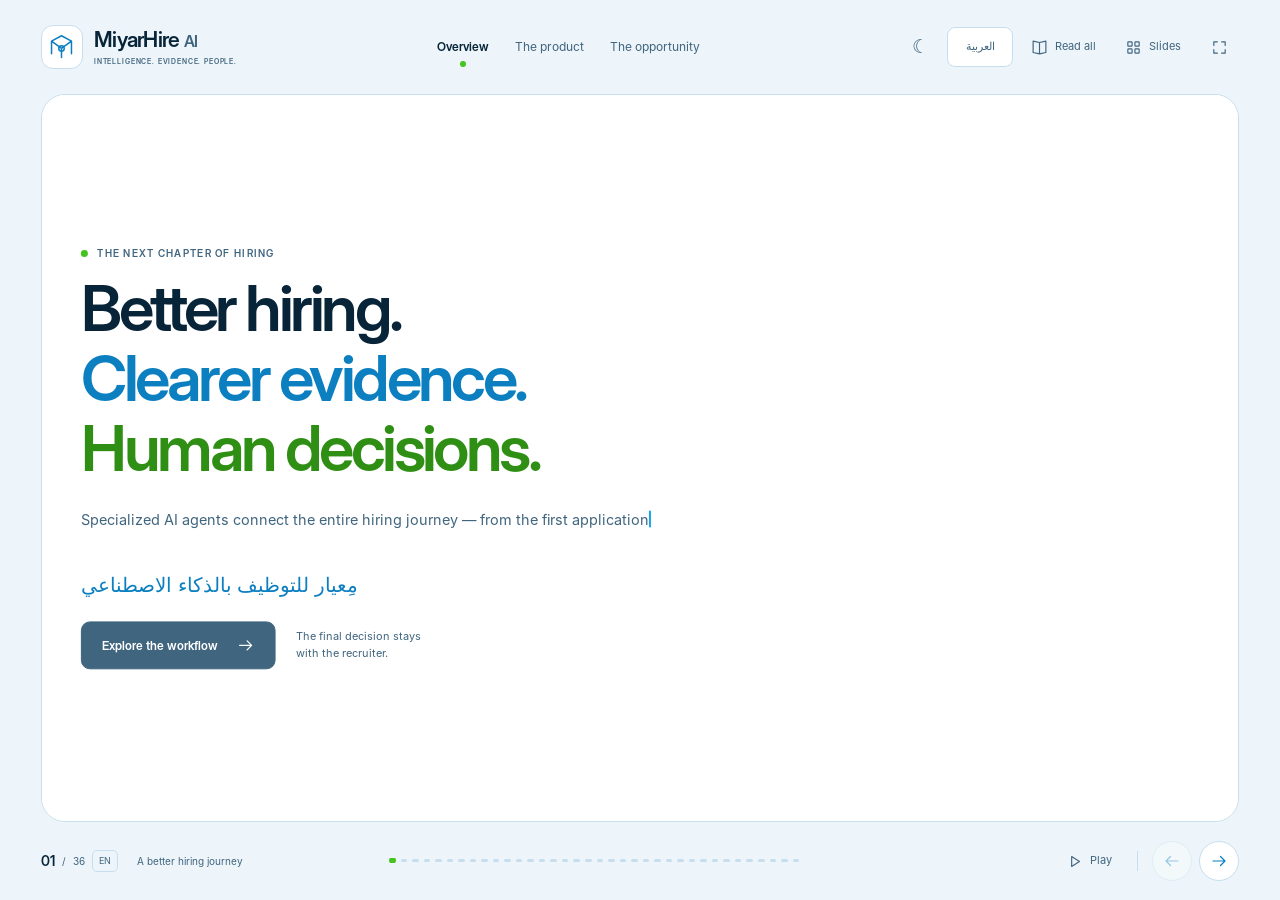
==== index.html @ 4e921abc "Add files via upload" ====
<!doctype html>
<html lang="en">
<head>
  <meta charset="utf-8">
  <meta name="viewport" content="width=device-width, initial-scale=1">
  <meta name="description" content="MiyarHire AI — a bilingual, agentic hiring platform. Project presentation for KEMET-X 2026.">
  <meta name="theme-color" content="#EDF5FA">
  <title>MiyarHire AI · Hiring, with a human decision.</title>
  <link rel="icon" href="assets/img/favicon.svg" type="image/svg+xml">
  <link rel="stylesheet" href="assets/css/styles.css">
  <link rel="stylesheet" href="assets/css/pages.css">
  <link rel="stylesheet" href="assets/css/theme.css">
  <script src="assets/js/translations.js" defer></script>
  <script src="assets/js/script.js" defer>
</script>
</head>
<body>
  <a class="skip-link" href="#stage">Skip to presentation</a>
  <svg class="icon-library" xmlns="http://www.w3.org/2000/svg" aria-hidden="true">
<defs>
<symbol id="i-mark" viewBox="0 0 32 32">
<path d="M5 23V9l11 8L27 9v14M5 9l11-6 11 6M16 17v10"/>
<circle cx="16" cy="17" r="3"/>
</symbol>
<symbol id="i-arrow" viewBox="0 0 24 24">
<path d="M4 12h16m-6-6 6 6-6 6"/>
</symbol>
<symbol id="i-grid" viewBox="0 0 24 24">
<rect x="4" y="4" width="6" height="6" rx="1"/>
<rect x="14" y="4" width="6" height="6" rx="1"/>
<rect x="4" y="14" width="6" height="6" rx="1"/>
<rect x="14" y="14" width="6" height="6" rx="1"/>
</symbol>
<symbol id="i-full" viewBox="0 0 24 24">
<path d="M9 4H4v5m11-5h5v5M4 15v5h5m11-5v5h-5"/>
</symbol>
<symbol id="i-play" viewBox="0 0 24 24">
<path d="m8 5 11 7-11 7Z"/>
</symbol>
<symbol id="i-book" viewBox="0 0 24 24">
<path d="M12 5v16M3 3l9 2 9-2v16l-9 2-9-2Z"/>
</symbol>
<symbol id="i-file" viewBox="0 0 24 24">
<path d="M14 3H5v18h14V8Zm0 0v5h5M8 12h8m-8 4h6"/>
</symbol>
<symbol id="i-target" viewBox="0 0 24 24">
<circle cx="12" cy="12" r="9"/>
<circle cx="12" cy="12" r="5"/>
<circle cx="12" cy="12" r="1"/>
</symbol>
<symbol id="i-check" viewBox="0 0 24 24">
<path d="m5 12 4 4L19 6"/>
</symbol>
<symbol id="i-test" viewBox="0 0 24 24">
<rect x="5" y="4" width="14" height="17" rx="2"/>
<path d="M9 4V2h6v2M8 10l2 2 4-4m-6 9h8"/>
</symbol>
<symbol id="i-filter" viewBox="0 0 24 24">
<path d="M3 4h18l-7 9v7l-4-2v-5Z"/>
</symbol>
<symbol id="i-voice" viewBox="0 0 24 24">
<rect x="9" y="3" width="6" height="12" rx="3"/>
<path d="M5 11v1a7 7 0 0 0 14 0v-1m-7 8v3m-4 0h8"/>
</symbol>
<symbol id="i-muted" viewBox="0 0 24 24">
<path d="M11 5 6 9H3v6h3l5 4Zm5 4 5 6m0-6-5 6"/>
</symbol>
<symbol id="i-sound" viewBox="0 0 24 24">
<path d="M11 5 6 9H3v6h3l5 4Zm4 3a5 5 0 0 1 0 8m3-11a9 9 0 0 1 0 14"/>
</symbol>
<symbol id="i-chart" viewBox="0 0 24 24">
<path d="M4 3v18h17M8 16v-5m5 5V6m5 10v-8"/>
</symbol>
<symbol id="i-shield" viewBox="0 0 24 24">
<path d="m12 3 8 3v6c0 5-8 9-8 9s-8-4-8-9V6Z"/>
<path d="m8 12 3 3 5-6"/>
</symbol>
<symbol id="i-people" viewBox="0 0 24 24">
<circle cx="9" cy="7" r="3"/>
<path d="M3 21v-4a6 6 0 0 1 12 0v4M16 4a3 3 0 0 1 0 6m2 3a5 5 0 0 1 3 5v3"/>
</symbol>
<symbol id="i-clock" viewBox="0 0 24 24">
<circle cx="12" cy="12" r="9"/>
<path d="M12 6v6l4 2"/>
</symbol>
<symbol id="i-link" viewBox="0 0 24 24">
<path d="m10 14 4-4m-5 6-2 2a4 4 0 0 1-6-6l4-4a4 4 0 0 1 6 0m2 0 2-2a4 4 0 0 1 6 6l-4 4a4 4 0 0 1-6 0"/>
</symbol>
<symbol id="i-globe" viewBox="0 0 24 24">
<circle cx="12" cy="12" r="9"/>
<ellipse cx="12" cy="12" rx="4" ry="9"/>
<path d="M3 12h18"/>
</symbol>
<symbol id="i-message" viewBox="0 0 24 24">
<path d="M21 4H3v14h5v4l5-4h8ZM7 9h10M7 13h6"/>
</symbol>
<symbol id="i-mail" viewBox="0 0 24 24">
<rect x="3" y="5" width="18" height="14" rx="2"/>
<path d="m3 6 9 7 9-7"/>
</symbol>
<symbol id="i-close" viewBox="0 0 24 24">
<path d="m6 6 12 12M6 18 18 6"/>
</symbol>
</defs>
</svg>
  <div class="presentation">
    <header class="topbar">
      <a class="brand" href="#intro" data-go="intro" aria-label="MiyarHire AI, opening slide">
<span class="brand-mark">
<svg class="icon" aria-hidden="true">
<use href="#i-mark"/>
</svg>
</span>
<span>MiyarHire<span class="brand-ai">AI</span>
<span class="brand-caption">INTELLIGENCE. EVIDENCE. PEOPLE.</span>
</span>
</a>
      <nav class="chapter-nav js-only" aria-label="Presentation chapters">
<button type="button" data-go="intro" data-chapter="overview" aria-current="true">Overview</button>
<button type="button" data-go="workflow" data-chapter="product">The product</button>
<button type="button" data-go="market" data-chapter="opportunity">The opportunity</button>
</nav>
      <div class="header-tools js-only">
<button class="tool-button icon-only theme-button" id="themeBtn" type="button" aria-label="Switch to dark mode" aria-pressed="false"><span id="themeIcon" aria-hidden="true">☾</span></button>
<button class="tool-button language-button" id="languageBtn" type="button" aria-label="Switch to Arabic" lang="ar" dir="rtl"><span id="languageLabel">العربية</span></button>
<button class="tool-button" id="viewBtn" type="button" aria-label="Switch to reading view">
<svg class="icon" aria-hidden="true">
<use href="#i-book"/>
</svg>
<span class="tool-label" id="viewLabel">Read</span>
</button>
<button class="tool-button" id="agendaBtn" type="button" aria-label="Open slide overview" aria-haspopup="dialog">
<svg class="icon" aria-hidden="true">
<use href="#i-grid"/>
</svg>
<span class="tool-label">Slides</span>
</button>
<button class="tool-button icon-only" id="fullscreenBtn" type="button" aria-label="Enter fullscreen">
<svg class="icon" aria-hidden="true">
<use href="#i-full"/>
</svg>
</button>
</div>
    </header>
    <main class="stage" id="stage" tabindex="-1" aria-label="MiyarHire AI presentation">

<!-- 01 · A better hiring journey -->
<section class="slide hero opening-page" id="intro" data-title="A better hiring journey" data-chapter="overview" aria-labelledby="title-intro">
<div class="slide-canvas"><div class="slide-inner">
<div class="hero-copy">
<p class="eyebrow">
<span class="status-dot">
</span> THE NEXT CHAPTER OF HIRING</p>
<h1 id="title-intro" tabindex="-1">Better hiring.<br>
<span class="text-sky">Clearer evidence.</span>
<br>
<span class="text-green">Human decisions.</span>
</h1>
<p class="hero-description" data-type>Specialized AI agents connect the entire hiring journey — from the first application to an evidence-linked scorecard. In English and Arabic.</p>
<p class="arabic-brand" lang="ar" dir="rtl">مِعيار للتوظيف بالذكاء الاصطناعي</p>
<div class="hero-actions">
<button class="button button-primary js-only" type="button" data-go="workflow">Explore the workflow <svg class="icon" aria-hidden="true">
<use href="#i-arrow"/>
</svg>
</button>
<span class="small-note">The final decision stays<br>with the recruiter.</span>
</div>
</div>
</div></div>
</section>

<!-- 02 · Six core agents. One coordinated workflow. -->
<section class="slide overview-page" id="intro-evidence" data-title="Six core agents. One coordinated workflow." data-chapter="overview" aria-labelledby="title-intro-evidence">
<div class="slide-canvas"><div class="slide-inner">
<div class="section-heading"><p class="eyebrow">
<span class="status-dot">
</span> THE NEXT CHAPTER OF HIRING</p><h2 id="title-intro-evidence" tabindex="-1" data-type>Six core agents. One coordinated workflow.</h2></div><figure class="hero-visual">
<div class="visual-topline">
<span class="micro">CONNECTED BY EVIDENCE</span>
<span class="pill pill-green">EN + AR</span>
</div>
<svg class="hero-art" xmlns="http://www.w3.org/2000/svg" width="760" height="660" viewBox="0 0 760 660" fill="none" role="img" aria-labelledby="hero-art-title hero-art-desc">
  <title id="hero-art-title">MiyarHire: six connected stages of hiring</title>
  <desc id="hero-art-desc">Intake, criteria, assessment, shortlist, interview, and scorecard surround a connected central mark. The orbit illustrates the coordinated hiring workflow, not measured performance.</desc>
  <defs>
    <linearGradient id="orbit-fill" x1="380" y1="112" x2="380" y2="548" gradientUnits="userSpaceOnUse"><stop stop-color="#FFFFFF"/><stop offset="1" stop-color="#EDF5FA"/></lineargradient>
    <linearGradient id="center-fill" x1="322" y1="272" x2="438" y2="388" gradientUnits="userSpaceOnUse"><stop stop-color="#FFFFFF"/><stop offset="1" stop-color="#F3F9FD"/></lineargradient>
    <pattern id="dots" width="24" height="24" patternUnits="userSpaceOnUse"><circle cx="2" cy="2" r="1" fill="#C6DEEE"/></pattern>
    <symbol id="intake" viewBox="0 0 32 32"><path d="M7 6h12l6 6v14H7zM19 6v7h6M11 18h10M11 22h6"/></symbol>
    <symbol id="criteria" viewBox="0 0 32 32"><path d="m5 8 2 2 4-4m3 2h12M5 16l2 2 4-4m3 2h12M5 24l2 2 4-4m3 2h12"/></symbol>
    <symbol id="assess" viewBox="0 0 32 32"><rect x="7" y="6" width="19" height="23" rx="3"/><rect x="12" y="3" width="9" height="6" rx="2" fill="#FFFFFF"/><path d="m11 19 3 3 7-8"/></symbol>
    <symbol id="shortlist" viewBox="0 0 32 32"><circle cx="12" cy="10" r="4"/><path d="M4 26v-3a8 8 0 0 1 16 0v3M22 10h7M22 15h5m-5 8 2 2 5-6"/></symbol>
    <symbol id="interview" viewBox="0 0 32 32"><path d="M27 16c0 6-5 10-11 10h-3l-7 4 1-8a10 10 0 0 1-2-6C5 10 10 6 16 6s11 4 11 10Z"/><path d="M11 14v4m5-7v10m5-7v4"/></symbol>
    <symbol id="scorecard" viewBox="0 0 32 32"><rect x="6" y="4" width="21" height="25" rx="3"/><path d="M11 10h10M11 15h6M11 23v-4m5 4v-6m5 6v-9"/></symbol>
  </defs>
  <circle cx="380" cy="330" r="300" fill="url(#dots)"/>
  <circle cx="380" cy="330" r="248" fill="url(#orbit-fill)" stroke="#DCEBF6"/>
  <circle cx="380" cy="330" r="209" stroke="#C6DEEE" stroke-dasharray="3 10"/>
  <circle cx="380" cy="330" r="168" stroke="#DCEBF6"/>
  <path d="M380 82a248 248 0 0 1 214.77 124" stroke="#12A5EA" stroke-width="3" stroke-linecap="round"/>
  <path d="M594.77 454A248 248 0 0 1 380 578" stroke="#43C41F" stroke-width="3" stroke-linecap="round"/>
  <path d="M165.23 454a248 248 0 0 1 0-248" stroke="#12A5EA" stroke-width="3" stroke-linecap="round"/>
  <g stroke="#C6DEEE" stroke-width="1.5" stroke-dasharray="4 6">
    <path d="M380 132v108M551.47 231l-93.53 54M551.47 429l-93.53-54M380 528V420M208.53 429l93.53-54M208.53 231l93.53 54"/>
  </g>
  <g fill="#FFFFFF" stroke="#DCEBF6">
    <rect x="302" y="37" width="156" height="102" rx="22"/>
    <rect x="518" y="161" width="156" height="102" rx="22"/>
    <rect x="518" y="409" width="156" height="102" rx="22"/>
    <rect x="302" y="533" width="156" height="102" rx="22"/>
    <rect x="86" y="409" width="156" height="102" rx="22"/>
    <rect x="86" y="161" width="156" height="102" rx="22"/>
  </g>
  <g fill="#F3F9FD">
    <circle cx="380" cy="77" r="25"/><circle cx="596" cy="201" r="25"/><circle cx="596" cy="449" r="25"/>
    <circle cx="380" cy="573" r="25"/><circle cx="164" cy="449" r="25"/><circle cx="164" cy="201" r="25"/>
  </g>
  <g stroke="#0B7FC0" stroke-width="1.7" stroke-linecap="round" stroke-linejoin="round">
    <use href="#intake" x="364" y="61" width="32" height="32"/>
    <use href="#criteria" x="580" y="185" width="32" height="32"/>
    <use href="#assess" x="580" y="433" width="32" height="32"/>
    <use href="#shortlist" x="364" y="557" width="32" height="32"/>
    <use href="#interview" x="148" y="433" width="32" height="32"/>
    <use href="#scorecard" x="148" y="185" width="32" height="32"/>
  </g>
  <g fill="#072438" font-family="Arial, Helvetica, sans-serif" font-size="15" font-weight="600" text-anchor="middle">
    <text x="380" y="120">Intake</text><text x="596" y="244">Criteria</text><text x="596" y="492">Assessment</text>
    <text x="380" y="616">Shortlist</text><text x="164" y="492">Interview</text><text x="164" y="244">Scorecard</text>
  </g>
  <g fill="#43C41F" stroke="#FFFFFF" stroke-width="3">
    <circle cx="448" cy="47" r="7"/><circle cx="664" cy="171" r="7"/><circle cx="664" cy="419" r="7"/>
    <circle cx="448" cy="543" r="7"/><circle cx="232" cy="419" r="7"/><circle cx="232" cy="171" r="7"/>
  </g>
  <circle cx="380" cy="330" r="111" fill="#FFFFFF" stroke="#DCEBF6"/>
  <circle cx="380" cy="330" r="92" fill="url(#center-fill)" stroke="#C6DEEE"/>
  <g transform="translate(336.8 274) scale(2.7)" stroke="#0B7FC0" stroke-width="2.4" stroke-linecap="round" stroke-linejoin="round">
    <path d="M5 23V9l11 8L27 9v14M5 9l11-6 11 6M16 17v10"/>
    <circle cx="16" cy="17" r="3"/>
    <circle cx="16" cy="17" r="3" fill="#43C41F" stroke="none"/>
  </g>
  <text x="380" y="370" fill="#072438" font-family="Arial, Helvetica, sans-serif" font-size="20" font-weight="700" letter-spacing="-.5" text-anchor="middle">MiyarHire<tspan dx="4" fill="#2E8F14">AI</tspan></text>
</svg>

<figcaption>
<span class="status-dot">
</span> Six core agents. One coordinated workflow.</figcaption>
</figure><div class="hero-bottom">
<div class="hero-facts">
<span>
<b>UK</b> Founder based in Manchester</span>
<span>
<b>2026</b> Founded</span>
<span>
<b>Prototype</b> Ready · R&amp;D stage</span>
</div>
<div class="event-signature">KEMET-X <b>2026</b>
<span>14–15 DECEMBER · GIZA, EGYPT</span>
</div>
</div>
</div></div>
</section>

<!-- 03 · The hiring challenge -->
<section class="slide challenge-intro-page" id="challenge" data-title="The hiring challenge" data-chapter="overview" aria-labelledby="title-challenge">
<div class="slide-canvas"><div class="slide-inner">
<div class="section-heading">
<div>
<p class="eyebrow">01 / THE CHALLENGE</p>
<h2 id="title-challenge" tabindex="-1">Finding the right person<br>starts with <span class="text-sky">a better process.</span>
</h2>
<p class=lead data-type>High application volumes, mixed formats, and language barriers make manual hiring slow and inconsistent.</p>
</div>
</div><p class="takeaway">
<svg class="icon" aria-hidden="true">
<use href="#i-people"/>
</svg>Designed to reduce repetitive work while preserving professional judgment.</p>
</div></div>
</section>

<!-- 04 · Same resume. Two reading approaches. -->
<section class="slide vision-page" id="challenge-vision" data-title="Same resume. Two reading approaches." data-chapter="overview" aria-labelledby="title-challenge-vision">
<div class="slide-canvas"><div class="slide-inner">
<div class="section-heading"><p class="eyebrow">01 / THE CHALLENGE</p><h2 id="title-challenge-vision" tabindex="-1">Same resume. Two reading approaches.</h2></div><figure class="vision-demo scene-figure" aria-labelledby="title-challenge-vision">
<img class="scene-image" src="assets/img/ats-vlm-comparison.gif" width="960" height="540" decoding="async" alt="Animated comparison: one two-column resume is scanned twice. The text-only ATS parser reports mixed columns, missing context, and manual correction; the vision-language model reports layout plus text, linked experience, and a structured draft.">
<div class="scene-points" data-type>
<p class="point-warn"><b>Text-only ATS parser</b><span>A complex layout can break reading order and separate skills from experience.</span></p>
<p class="point-good"><b>Vision-language model (VLM)</b><span>Visual context can help reconstruct the document for recruiter verification.</span></p>
</div>
<figcaption>Concept animation, not a benchmark. ATS capabilities vary; model extraction still needs validation.</figcaption>
</figure>
</div></div>
</section>

<!-- 05 · Screening, assessments & coordination -->
<section class="slide comparison-page" id="challenge-screening" data-title="Screening, assessments &amp; coordination" data-chapter="overview" aria-labelledby="title-challenge-screening">
<div class="slide-canvas"><div class="slide-inner">
<div class="section-heading"><p class="eyebrow">01 / THE CHALLENGE</p><h2 id="title-challenge-screening" tabindex="-1" data-type>Screening, assessments &amp; coordination</h2></div><div class="comparison-table" role="table" aria-label="Traditional hiring compared with the proposed platform">
<div class="comparison-row table-head" role="row">
<span role="columnheader">THE HIRING STAGE</span>
<span role="columnheader">THE MANUAL CHALLENGE</span>
<span role="columnheader">WITH MIYARHIRE AI</span>
</div><div class="comparison-row" role="row">
<strong role="rowheader">
<svg class="icon" aria-hidden="true">
<use href="#i-file"/>
</svg>Screening</strong>
<span role="cell">Resumes reviewed by hand, in mixed formats and languages.</span>
<span role="cell">Structured applications, assessed against approved criteria.</span>
</div><div class="comparison-row" role="row">
<strong role="rowheader">
<svg class="icon" aria-hidden="true">
<use href="#i-test"/>
</svg>Assessments</strong>
<span role="cell">Generic tests reused across roles or skipped.</span>
<span role="cell">Role-specific tests and consistent scoring rubrics.</span>
</div><div class="comparison-row" role="row">
<strong role="rowheader">
<svg class="icon" aria-hidden="true">
<use href="#i-clock"/>
</svg>Coordination</strong>
<span role="cell">Email chains, time zones, and rescheduling.</span>
<span role="cell">Automated invitations, reminders, and scheduling.</span>
</div>
</div>
</div></div>
</section>

<!-- 06 · Interviews & evaluation -->
<section class="slide comparison-page" id="challenge-decisions" data-title="Interviews &amp; evaluation" data-chapter="overview" aria-labelledby="title-challenge-decisions">
<div class="slide-canvas"><div class="slide-inner">
<div class="section-heading"><p class="eyebrow">01 / THE CHALLENGE</p><h2 id="title-challenge-decisions" tabindex="-1" data-type>Interviews &amp; evaluation</h2></div><div class="comparison-table" role="table" aria-label="Traditional hiring compared with the proposed platform">
<div class="comparison-row table-head" role="row">
<span role="columnheader">THE HIRING STAGE</span>
<span role="columnheader">THE MANUAL CHALLENGE</span>
<span role="columnheader">WITH MIYARHIRE AI</span>
</div><div class="comparison-row" role="row">
<strong role="rowheader">
<svg class="icon" aria-hidden="true">
<use href="#i-voice"/>
</svg>Interviews</strong>
<span role="cell">Varying questions and notes written from memory.</span>
<span role="cell">Structured English or Arabic interviews with transcripts.</span>
</div><div class="comparison-row" role="row">
<strong role="rowheader">
<svg class="icon" aria-hidden="true">
<use href="#i-chart"/>
</svg>Evaluation</strong>
<span role="cell">Fragmented impressions and incomplete decision records.</span>
<span role="cell">Comparable scorecards linked to job-relevant evidence.</span>
</div>
</div>
</div></div>
</section>

<!-- 07 · The complete workflow -->
<section class="slide workflow-page" id="workflow" data-title="The complete workflow" data-chapter="product" aria-labelledby="title-workflow">
<div class="slide-canvas"><div class="slide-inner">
<div class="section-heading heading-split">
<div>
<p class="eyebrow">02 / PLATFORM DESIGN</p>
<h2 id="title-workflow" tabindex="-1" data-type>One connected journey.<br>
<span class="text-green">Human oversight throughout.</span>
</h2>
</div>
<p class="heading-aside">Eight steps from a job description<br>to a recorded hiring decision.</p>
</div><ol class="workflow-grid" >
<li class="">
<span class="step-number">01</span>
<svg class="icon" aria-hidden="true">
<use href="#i-file"/>
</svg>
<h3>Connect</h3>
<p>Upload the job description and candidate applications.</p>
</li><li class="">
<span class="step-number">02</span>
<svg class="icon" aria-hidden="true">
<use href="#i-target"/>
</svg>
<h3>Standardize</h3>
<p>Structure candidate data and propose job-specific criteria.</p>
</li><li class="human-step">
<span class="step-number">03 · HUMAN REVIEW</span>
<svg class="icon" aria-hidden="true">
<use href="#i-people"/>
</svg>
<h3>Approve criteria</h3>
<p>Recruiter reviews weights, requirements, and knockout rules.</p>
</li><li class="">
<span class="step-number">04</span>
<svg class="icon" aria-hidden="true">
<use href="#i-test"/>
</svg>
<h3>Assess</h3>
<p>Candidates complete a relevant assessment when required.</p>
</li>
</ol>
</div></div>
</section>

<!-- 08 · From shortlist to decision -->
<section class="slide workflow-page" id="workflow-decision" data-title="From shortlist to decision" data-chapter="product" aria-labelledby="title-workflow-decision">
<div class="slide-canvas"><div class="slide-inner">
<div class="section-heading"><p class="eyebrow">02 / PLATFORM DESIGN</p><h2 id="title-workflow-decision" tabindex="-1" data-type>From shortlist to decision</h2></div><ol class="workflow-grid" start="5">
<li class="">
<span class="step-number">05</span>
<svg class="icon" aria-hidden="true">
<use href="#i-filter"/>
</svg>
<h3>Recommend</h3>
<p>Present an evidence-backed shortlist for human review.</p>
</li><li class="">
<span class="step-number">06</span>
<svg class="icon" aria-hidden="true">
<use href="#i-voice"/>
</svg>
<h3>Interview</h3>
<p>Selected candidates interview in English or Arabic.</p>
</li><li class="">
<span class="step-number">07</span>
<svg class="icon" aria-hidden="true">
<use href="#i-chart"/>
</svg>
<h3>Compare</h3>
<p>Bring the evidence into a comparative recruiter scorecard.</p>
</li><li class="human-step">
<span class="step-number">08 · HUMAN REVIEW</span>
<svg class="icon" aria-hidden="true">
<use href="#i-check"/>
</svg>
<h3>Decide</h3>
<p>The recruiter makes and records the final hiring decision.</p>
</li>
</ol><div class="support-strip">
<span class="micro">SUPPORT AT EVERY STAGE</span>
<span>Scheduling</span>
<span>Communication</span>
<span>Bias &amp; compliance</span>
<span>Integrations</span>
</div>
</div></div>
</section>

<!-- 09 · Meet the ten agents -->
<section class="slide team-page" id="agents" data-title="Meet the ten agents" data-chapter="product" aria-labelledby="title-agents">
<div class="slide-canvas"><div class="slide-inner">
<div class="section-heading">
<div>
<p class="eyebrow">03 / THE AGENT ARCHITECTURE</p>
<h2 id="title-agents" tabindex="-1">Specialists at every step.<br>
<span class="text-sky">A shared evidence record.</span>
</h2>
</div>
</div><figure class="architecture-chart team-hub scene-figure" aria-labelledby="title-agents">
<img class="scene-image" src="assets/img/agent-teamwork.gif" width="960" height="540" decoding="async" alt="Animated diagram: six numbered agents — intake, role criteria, assessments, screening, interviews, and evaluation — light up in turn and hand structured outputs to a shared evidence record, with four supporting agents for scheduling, communication, bias and compliance, and integration beneath them.">
<div class="scene-points" data-type>
<p class="point-good"><b>Shared evidence</b><span>Six specialists exchange structured outputs. Four supporting agents coordinate the work.</span></p>
<p class="point-human"><b>Recruiter approves &amp; decides</b><span>Every handoff stays traceable for the people making the decision.</span></p>
</div>
<figcaption>Animated handoffs illustrate the platform design.</figcaption>
</figure>
</div></div>
</section>

<!-- 10 · Intake, criteria & assessments -->
<section class="slide agent-detail-page" id="agents-prepare" data-title="Intake, criteria &amp; assessments" data-chapter="product" aria-labelledby="title-agents-prepare">
<div class="slide-canvas"><div class="slide-inner">
<div class="section-heading"><p class="eyebrow">03 / THE AGENT ARCHITECTURE</p><h2 id="title-agents-prepare" tabindex="-1" data-type>Intake, criteria &amp; assessments</h2></div><div class="agent-grid team-agents" >
<article class="agent-card">
<span class="micro">01 / INTAKE</span>
<h3>Candidate Intake &amp; Standardization</h3>
<p>Parse English and Arabic resumes; structure records and flag missing data or duplicates.</p>
</article><article class="agent-card">
<span class="micro">02 / CRITERIA</span>
<h3>JD &amp; Resume Criteria</h3>
<p>Define must-have, preferred, and knockout criteria, with weights for recruiter approval.</p>
</article><article class="agent-card">
<span class="micro">03 / ASSESSMENT</span>
<h3>Test &amp; Assessment Designer</h3>
<p>Create role-specific questions, difficulty levels, and consistent scoring rubrics.</p>
</article>
</div>
</div></div>
</section>

<!-- 11 · Screening, interviews & evaluation -->
<section class="slide agent-detail-page" id="agents-evaluate" data-title="Screening, interviews &amp; evaluation" data-chapter="product" aria-labelledby="title-agents-evaluate">
<div class="slide-canvas"><div class="slide-inner">
<div class="section-heading"><p class="eyebrow">03 / THE AGENT ARCHITECTURE</p><h2 id="title-agents-evaluate" tabindex="-1" data-type>Screening, interviews &amp; evaluation</h2></div><div class="agent-grid team-agents" >
<article class="agent-card">
<span class="micro">04 / SCREENING</span>
<h3>Screening &amp; Shortlisting</h3>
<p>Evaluate role fit and recommend a shortlist with clear reasons for human review.</p>
</article><article class="agent-card">
<span class="micro">05 / INTERVIEW</span>
<h3>Multilingual Interview</h3>
<p>Conduct structured bilingual interviews and retain responses, transcripts, and evidence.</p>
</article><article class="agent-card">
<span class="micro">06 / EVALUATION</span>
<h3>Final Evaluation &amp; Scoring</h3>
<p>Combine screening, tests, and interviews into comparative candidate scorecards.</p>
</article>
</div>
</div></div>
</section>

<!-- 12 · Support at every stage -->
<section class="slide support-page" id="agents-support" data-title="Support at every stage" data-chapter="product" aria-labelledby="title-agents-support">
<div class="slide-canvas"><div class="slide-inner">
<div class="section-heading"><p class="eyebrow">03 / THE AGENT ARCHITECTURE</p><h2 id="title-agents-support" tabindex="-1" data-type>Support at every stage</h2></div><div class="support-agents">
<span>
<b>07 Scheduling</b>Time zones &amp; reminders</span>
<span>
<b>08 Communication</b>Updates &amp; next steps</span>
<span>
<b>09 Bias &amp; Compliance</b>Consistency &amp; audit records</span>
<span>
<b>10 Integration</b>ATS, HRIS &amp; connected tools</span>
</div>
</div></div>
</section>

<!-- 13 · Assess for the actual role -->
<section class="slide assessment-copy-page" id="assessments" data-title="Assess for the actual role" data-chapter="product" aria-labelledby="title-assessments">
<div class="slide-canvas"><div class="slide-inner">
<div class="section-heading">
<div>
<p class="eyebrow">04 / ASSESSMENT DESIGN</p>
<h2 id="title-assessments" tabindex="-1">Start with the role.<br>
<span class="text-sky">Build the right assessment.</span>
</h2>
</div>
</div><div class="editorial-copy">
<p class="lead" data-type>The job description shapes the questions, difficulty, and scoring framework — with recruiter approval before use.</p>
<div class="feature-line">
<span class="icon-tile">
<svg class="icon" aria-hidden="true">
<use href="#i-target"/>
</svg>
</span>
<div>
<h3>Job-specific by design</h3>
<p>Technical, behavioral, language, and situational assessments matched to the position.</p>
</div>
</div>
<div class="feature-line">
<span class="icon-tile green">
<svg class="icon" aria-hidden="true">
<use href="#i-shield"/>
</svg>
</span>
<div>
<h3>Integrity with human review</h3>
<p>The described workflow includes proportionate integrity checks, with anomalies flagged for a person to review.</p>
</div>
</div>
<div class="feature-line">
<span class="icon-tile">
<svg class="icon" aria-hidden="true">
<use href="#i-people"/>
</svg>
</span>
<div>
<h3>Accessible participation</h3>
<p>Alternative formats and accommodations support candidates who need a different way to participate.</p>
</div>
</div>
</div>
</div></div>
</section>

<!-- 14 · From requirements to evidence -->
<section class="slide assessment-flow-page" id="assessment-framework" data-title="From requirements to evidence" data-chapter="product" aria-labelledby="title-assessment-framework">
<div class="slide-canvas"><div class="slide-inner">
<div class="section-heading"><p class="eyebrow">04 / ASSESSMENT DESIGN</p><h2 id="title-assessment-framework" tabindex="-1" data-type>From requirements to evidence</h2></div><figure class="assessment-diagram panel">
<div class="diagram-label micro">FROM REQUIREMENTS TO EVIDENCE</div>
<div class="document-block">
<svg class="icon" aria-hidden="true">
<use href="#i-file"/>
</svg>
<div>
<h3>Job description</h3>
<p>Role · skills · experience level</p>
</div>
</div>
<div class="connector-arrow" aria-hidden="true">↓</div>
<div class="criteria-box">
<p class="micro">EVALUATION FRAMEWORK</p>
<div class="tag-row">
<span>Must-have</span>
<span>Preferred</span>
<span>Knockout</span>
</div>
<div class="approval-line">
<svg class="icon" aria-hidden="true">
<use href="#i-check"/>
</svg>Recruiter-approved criteria &amp; weights</div>
</div>
<div class="connector-arrow" aria-hidden="true">↓</div>
<div class="assessment-output">
<svg class="icon" aria-hidden="true">
<use href="#i-test"/>
</svg>
<h3>Role-specific assessment</h3>
<p>Questions + consistent scoring rubric</p>
<span class="pill">English + Arabic</span>
</div>
<figcaption>Assessment design flow</figcaption>
</figure>
</div></div>
</section>

<!-- 15 · Bilingual by design -->
<section class="slide interview-demo-page" id="interviews" data-title="Bilingual by design" data-chapter="product" aria-labelledby="title-interviews">
<div class="slide-canvas"><div class="slide-inner">
<div class="section-heading heading-split">
<div>
<p class="eyebrow">05 / THE CANDIDATE EXPERIENCE</p>
<h2 id="title-interviews" tabindex="-1" data-type>Two languages.<br>
<span class="text-green">One consistent framework.</span>
</h2>
</div>
<div class="language-lockup" aria-label="English and Arabic">
<span>EN</span>
<svg class="icon" aria-hidden="true">
<use href="#i-link"/>
</svg>
<span lang="ar" dir="rtl">ع</span>
</div>
</div><div class="interview-panel panel">
<div class="interview-top">
<div>
<span class="micro">STRUCTURED BILINGUAL INTERVIEWS</span>
<h3>Listen to the evidence.</h3>
</div>
<span class="pill">Text · Voice · Video*</span>
</div>
<img class="wave-image" src="assets/img/interview-wave.gif" decoding="async" alt="Decorative waveform representing English and Arabic voice interviews; it does not display candidate data." width="640" height="140">
<div class="interview-bottom">
<span>
<svg class="icon" aria-hidden="true">
<use href="#i-voice"/>
</svg>Responses → transcripts → job-relevant evidence</span>
</div>
</div><p class="footnote">*Text, voice, and video are described in the platform design; video support is also a Phase 4 roadmap item. No emotion or personality inference from faces, accents, or voices.</p>
</div></div>
</section>

<!-- 16 · A consistent candidate experience -->
<section class="slide interview-copy-page" id="interview-evidence" data-title="A consistent candidate experience" data-chapter="product" aria-labelledby="title-interview-evidence">
<div class="slide-canvas"><div class="slide-inner">
<div class="section-heading"><p class="eyebrow">05 / THE CANDIDATE EXPERIENCE</p><h2 id="title-interview-evidence" tabindex="-1" data-type>A consistent candidate experience</h2></div><div class="three-column">
<article class="plain-feature">
<span class="feature-index">01</span>
<h3>A localized journey</h3>
<p>English and Arabic support, including right-to-left candidate interfaces.</p>
</article>
<article class="plain-feature">
<span class="feature-index">02</span>
<h3>Consistent evaluation</h3>
<p>Role-specific questions and approved rubrics, with language quality evaluated separately.</p>
</article>
<article class="plain-feature">
<span class="feature-index">03</span>
<h3>Job-relevant signals</h3>
<p>Answer clarity, evidence depth, cross-source consistency, and language proficiency.</p>
</article>
</div>
</div></div>
</section>

<!-- 17 · Every score has a source -->
<section class="slide evidence-page" id="evidence" data-title="Every score has a source" data-chapter="product" aria-labelledby="title-evidence">
<div class="slide-canvas"><div class="slide-inner">
<div class="section-heading">
<div>
<p class="eyebrow">06 / EXPLAINABLE EVALUATION</p>
<h2 id="title-evidence" tabindex="-1">Every recommendation<br>
<span class="text-sky">has an evidence trail.</span>
</h2>
<p class=lead data-type>One approved framework connects resume, assessment, and interview evidence.</p>
</div>
</div><div class="evidence-inputs">
<div class="evidence-source">
<span class="icon-tile">
<svg class="icon" aria-hidden="true">
<use href="#i-file"/>
</svg>
</span>
<div>
<h3>Application</h3>
<p>Skills, experience, education, and languages.</p>
</div>
</div>
<div class="evidence-source">
<span class="icon-tile">
<svg class="icon" aria-hidden="true">
<use href="#i-test"/>
</svg>
</span>
<div>
<h3>Assessment</h3>
<p>Role-specific responses and rubric-based results.</p>
</div>
</div>
<div class="evidence-source">
<span class="icon-tile green">
<svg class="icon" aria-hidden="true">
<use href="#i-voice"/>
</svg>
</span>
<div>
<h3>Interview</h3>
<p>Answers, transcript segments, and demonstrated performance.</p>
</div>
</div>
</div><div class="takeaway">
<svg class="icon" aria-hidden="true">
<use href="#i-link"/>
</svg>Each score traces back to the answer or transcript segment that produced it.</div>
</div></div>
</section>

<!-- 18 · Comparative scorecard -->
<section class="slide scorecard-page" id="evidence-scorecard" data-title="Comparative scorecard" data-chapter="product" aria-labelledby="title-evidence-scorecard">
<div class="slide-canvas"><div class="slide-inner">
<div class="section-heading"><p class="eyebrow">06 / EXPLAINABLE EVALUATION</p><h2 id="title-evidence-scorecard" tabindex="-1" data-type>Comparative scorecard</h2></div><div class="scorecard panel">
<div class="scorecard-heading">
<span class="icon-tile">
<svg class="icon" aria-hidden="true">
<use href="#i-chart"/>
</svg>
</span>
<div>
<span class="micro">DESIGNED OUTPUT</span>
<h3>Comparative scorecard</h3>
</div>
</div>
<div class="scorecard-row">
<b>Role match</b>
<span>Approved job criteria</span>
</div>
<div class="scorecard-row">
<b>Strengths &amp; concerns</b>
<span>Supporting evidence</span>
</div>
<div class="scorecard-row">
<b>Recommendations</b>
<span>Traceable reasoning</span>
</div>
<div class="scorecard-row">
<b>Decision record</b>
<span>Human review &amp; audit trail</span>
</div>
<div class="scorecard-decision">
<svg class="icon" aria-hidden="true">
<use href="#i-people"/>
</svg>
<span>Final decision: <b>the recruiter</b>
</span>
</div>
</div>
</div></div>
</section>

<!-- 19 · Trust and human oversight -->
<section class="slide trust-page" id="trust" data-title="Trust and human oversight" data-chapter="product" aria-labelledby="title-trust">
<div class="slide-canvas"><div class="slide-inner">
<div class="section-heading heading-split">
<div>
<p class="eyebrow">07 / RESPONSIBLE AI DESIGN</p>
<h2 id="title-trust" tabindex="-1" data-type>Automate the work.<br>
<span class="text-green">Keep the accountability.</span>
</h2>
</div>
<span class="trust-emblem">
<svg class="icon" aria-hidden="true">
<use href="#i-shield"/>
</svg>
</span>
</div><div class="trust-grid" >
<article class="trust-card">
<span class="feature-index">01</span>
<h3>Human approval</h3>
<p>Recruiters approve criteria, questions, weights, and knockout rules. People review shortlisting, rejection, and final selection.</p>
</article><article class="trust-card">
<span class="feature-index">02</span>
<h3>Explainable evidence</h3>
<p>Scores point to job-relevant evidence. Versioned criteria, agent outputs, and human approvals support an audit trail.</p>
</article>
</div><div class="trust-boundary">
<svg class="icon" aria-hidden="true">
<use href="#i-shield"/>
</svg>
<p>
<strong>Job-related performance only.</strong> No emotion, personality, or character inference from faces, accents, or voices.</p>
</div>
</div></div>
</section>

<!-- 20 · Candidate data, fairness & access -->
<section class="slide trust-page" id="trust-access" data-title="Candidate data, fairness &amp; access" data-chapter="product" aria-labelledby="title-trust-access">
<div class="slide-canvas"><div class="slide-inner">
<div class="section-heading"><p class="eyebrow">07 / RESPONSIBLE AI DESIGN</p><h2 id="title-trust-access" tabindex="-1" data-type>Candidate data, fairness &amp; access</h2></div><div class="trust-grid" >
<article class="trust-card">
<span class="feature-index">03</span>
<h3>Candidate data controls</h3>
<p>Consent, data minimization, encryption, role-based access, and retention limits are part of the proposed safeguards.</p>
</article><article class="trust-card">
<span class="feature-index">04</span>
<h3>Fairness &amp; access</h3>
<p>Review language quality and scoring consistency. Offer accessible alternatives, clarification, and human review.</p>
</article>
</div><p class="footnote">These are design safeguards. Legal, HR, and data-protection specialists should confirm the final workflow before production deployment.</p>
</div></div>
</section>

<!-- 21 · Who we are building for -->
<section class="slide customer-page" id="market" data-title="Who we are building for" data-chapter="opportunity" aria-labelledby="title-market">
<div class="slide-canvas"><div class="slide-inner">
<div class="section-heading">
<div>
<p class="eyebrow">08 / THE CUSTOMER</p>
<h2 id="title-market" tabindex="-1" data-type>Built for hiring at volume.<br>
<span class="text-sky">Across languages and markets.</span>
</h2>
</div>
</div><div class="market-cards">
<article class="market-card">
<span class="icon-tile">
<svg class="icon" aria-hidden="true">
<use href="#i-people"/>
</svg>
</span>
<h3>Medium &amp; large employers</h3>
<p>Teams processing high application volumes and repeatable hiring needs.</p>
</article>
<article class="market-card">
<span class="icon-tile green">
<svg class="icon" aria-hidden="true">
<use href="#i-grid"/>
</svg>
</span>
<h3>Recruitment agencies</h3>
<p>Recruiters managing several roles, clients, and candidate pools.</p>
</article>
<article class="market-card">
<span class="icon-tile">
<svg class="icon" aria-hidden="true">
<use href="#i-globe"/>
</svg>
</span>
<h3>English–Arabic employers</h3>
<p>Organizations hiring across English- and Arabic-speaking markets.</p>
</article>
</div>
</div></div>
</section>

<!-- 22 · The buying team & target sectors -->
<section class="slide buyer-page" id="market-buyers" data-title="The buying team &amp; target sectors" data-chapter="opportunity" aria-labelledby="title-market-buyers">
<div class="slide-canvas"><div class="slide-inner">
<div class="section-heading"><p class="eyebrow">08 / THE CUSTOMER</p><h2 id="title-market-buyers" tabindex="-1" data-type>The buying team &amp; target sectors</h2></div><aside class="buyer-panel panel">
<span class="micro">THE BUYING TEAM</span>
<h3>People responsible<br>for better hiring.</h3>
<ul class="clean-list">
<li>Head of Talent</li>
<li>Recruitment Director</li>
<li>HR Director</li>
<li>Recruitment-agency owner</li>
</ul>
<div class="buyer-note">
<svg class="icon" aria-hidden="true">
<use href="#i-globe"/>
</svg>
<p>MENA and international employers.<br>
<b>Initial launch geography to be confirmed.</b>
</p>
</div>
</aside><div class="sector-strip">
<span class="micro">TARGET SECTORS</span>
<div class="tag-row">
<span>Customer service</span>
<span>Hospitality</span>
<span>Healthcare</span>
<span>Technology</span>
<span>Graduate recruitment</span>
</div>
</div>
</div></div>
</section>

<!-- 23 · The business model -->
<section class="slide pricing-page" id="model" data-title="The business model" data-chapter="opportunity" aria-labelledby="title-model">
<div class="slide-canvas"><div class="slide-inner">
<div class="section-heading">
<div>
<p class="eyebrow">09 / BUSINESS MODEL</p>
<h2 id="title-model" tabindex="-1">Four revenue paths.<br>
<span class="text-green">One hiring platform.</span>
</h2>
<p class=lead data-type>A proposed model aligned with recruiter seats, hiring volume, and enterprise needs.</p>
</div>
</div><div class="pricing-grid" >
<article class="pricing-card">
<span class="micro">01 / RECURRING</span>
<svg class="icon" aria-hidden="true">
<use href="#i-grid"/>
</svg>
<h3>Subscription</h3>
<p>Monthly or annual software plans.</p>
<div class="pricing-basis">Recruiter seats<br>Hiring volume<br>Enabled features</div>
</article><article class="pricing-card">
<span class="micro">02 / ACTIVITY</span>
<svg class="icon" aria-hidden="true">
<use href="#i-chart"/>
</svg>
<h3>Usage fees</h3>
<p>Pricing tied to completed hiring activities.</p>
<div class="pricing-basis">Per assessment<br>Per AI-led interview</div>
</article>
</div>
</div></div>
</section>

<!-- 24 · Enterprise & agency plans -->
<section class="slide pricing-page" id="model-partners" data-title="Enterprise &amp; agency plans" data-chapter="opportunity" aria-labelledby="title-model-partners">
<div class="slide-canvas"><div class="slide-inner">
<div class="section-heading"><p class="eyebrow">09 / BUSINESS MODEL</p><h2 id="title-model-partners" tabindex="-1" data-type>Enterprise &amp; agency plans</h2></div><div class="pricing-grid" >
<article class="pricing-card">
<span class="micro">03 / ENTERPRISE</span>
<svg class="icon" aria-hidden="true">
<use href="#i-link"/>
</svg>
<h3>Enterprise</h3>
<p>Deployment and support for larger organizations.</p>
<div class="pricing-basis">Integrations &amp; localization<br>Security controls<br>Onboarding &amp; support</div>
</article><article class="pricing-card">
<span class="micro">04 / PARTNERS</span>
<svg class="icon" aria-hidden="true">
<use href="#i-people"/>
</svg>
<h3>Agency plans</h3>
<p>Workspaces for recruitment providers.</p>
<div class="pricing-basis">Multiple clients<br>Multiple roles<br>Shared hiring workflows</div>
</article>
</div>
</div></div>
</section>

<!-- 25 · Revenue & pricing status -->
<section class="slide revenue-page" id="model-revenue" data-title="Revenue &amp; pricing status" data-chapter="opportunity" aria-labelledby="title-model-revenue">
<div class="slide-canvas"><div class="slide-inner">
<div class="section-heading"><p class="eyebrow">09 / BUSINESS MODEL</p><h2 id="title-model-revenue" tabindex="-1" data-type>Revenue &amp; pricing status</h2></div><div class="revenue-strip">
<div>
<b>$0</b>
<span>Monthly recurring revenue</span>
</div>
<div>
<b>$0</b>
<span>Revenue in the last 12 months</span>
</div>
<p>Currently pre-revenue and in R&amp;D.<br>Pricing and packaging remain to be confirmed.</p>
</div>
</div></div>
</section>

<!-- 26 · Prototype and team -->
<section class="slide prototype-page" id="progress" data-title="Prototype and team" data-chapter="opportunity" aria-labelledby="title-progress">
<div class="slide-canvas"><div class="slide-inner">
<div class="section-heading heading-split">
<div>
<p class="eyebrow">10 / WHERE WE ARE</p>
<h2 id="title-progress" tabindex="-1" data-type>A working prototype.<br>
<span class="text-sky">Built with in-house expertise.</span>
</h2>
</div>
<span class="pill pill-green">RESEARCH &amp; DEVELOPMENT</span>
</div><div class="prototype-panel panel">
<span class="micro">PROTOTYPE SCOPE</span>
<h3>The core experience is ready.</h3>
<ul class="check-list">
<li>
<svg class="icon" aria-hidden="true">
<use href="#i-check"/>
</svg>Resume screening</li>
<li>
<svg class="icon" aria-hidden="true">
<use href="#i-check"/>
</svg>Job-specific assessment generation</li>
<li>
<svg class="icon" aria-hidden="true">
<use href="#i-check"/>
</svg>Structured bilingual interviews</li>
<li>
<svg class="icon" aria-hidden="true">
<use href="#i-check"/>
</svg>Combined candidate scorecards</li>
</ul>
<p class="footnote">The prototype is not yet publicly or commercially available.</p>
</div>
</div></div>
</section>

<!-- 27 · Stage one: video & audio analysis -->
<section class="slide video-demo-page" id="progress-demo" data-title="Stage one: video &amp; audio analysis" data-chapter="opportunity" aria-labelledby="title-progress-demo">
<div class="slide-canvas"><div class="slide-inner">
<div class="section-heading heading-split">
<div>
<p class="eyebrow">
<span class="status-dot"></span> 10 / WHERE WE ARE</p>
<h2 id="title-progress-demo" tabindex="-1" data-type>Stage one is built.<br>
<span class="text-green">Video and audio, second by second.</span>
</h2>
</div>
<span class="pill pill-green">STAGE 1 · DELIVERED</span>
</div><figure class="video-demo scene-figure" aria-labelledby="title-progress-demo">
<div class="video-column">
<div class="video-frame" data-video="YL4P2FAa_4A" data-video-seconds="150" data-video-title="Emotion Detection From Video">
<a class="video-poster" href="https://www.youtube.com/watch?v=YL4P2FAa_4A" target="_blank" rel="noopener" aria-label="Play the stage one demonstration, 2 minutes 30 seconds">
<img src="assets/img/video-emotion-poster.jpg" width="1280" height="720" loading="lazy" decoding="async" alt="The stage one review interface: a recorded speaker with facial landmark points, a per-second affect timeline, and a review panel showing the observed change, severity, and model confidence.">
<span class="video-play">
<svg class="icon" aria-hidden="true">
<use href="#i-play"/>
</svg>
</span>
</a>
<span class="video-length">2:30</span>
<p class="video-note">This deck is open as a local file, so the demonstration opens on YouTube in a new tab. Serve this folder over http to play it inside the slide.</p>
</div>
<button class="video-sound" type="button" aria-pressed="false" aria-label="Demonstration sound">
<svg class="icon icon-muted" aria-hidden="true">
<use href="#i-muted"/>
</svg>
<svg class="icon icon-sound" aria-hidden="true">
<use href="#i-sound"/>
</svg>
<span class="sound-off">Sound off</span>
<span class="sound-on">Sound on</span>
</button>
</div>
<div class="scene-points">
<p class="point-good"><b>Three signals, one timeline</b><span>Voice audio, 68 facial landmark samples, and speech text compared in embedding space.</span></p>
<p class="point-good"><b>A label and a confidence</b><span>Every second of the recording carries its own reading, so review moments can be found and replayed.</span></p>
<p class="point-human"><b>A person records the observation</b><span>The build presents estimated signals for review. It never writes the conclusion itself.</span></p>
</div>
<figcaption>Research build shown on the public eNTERFACE research dataset, not candidate data. It demonstrates the multimodal pipeline delivered in stage one.</figcaption>
</figure><p class="footnote">Stage one delivers the video, audio, and speech-text analysis engine. Candidate evaluation stays job-related: MiyarHire does not infer emotion, personality, or character from faces, accents, or voices. The demonstration plays from YouTube and needs an internet connection.</p>
</div></div>
</section>

<!-- 28 · Built with in-house expertise. -->
<section class="slide founder-page" id="progress-team" data-title="Built with in-house expertise." data-chapter="opportunity" aria-labelledby="title-progress-team">
<div class="slide-canvas"><div class="slide-inner">
<div class="section-heading"><p class="eyebrow">10 / WHERE WE ARE</p><h2 id="title-progress-team" tabindex="-1" data-type>Built with in-house expertise.</h2></div><div class="founder-panel">
<span class="micro">FOUNDER &amp; CEO</span>
<h3>Muhammad<br>Hassan Mukhtar</h3>
<p class="founder-role">Applied AI &amp; LLM Engineer · Manchester, UK</p>
<p>MSc Artificial Intelligence with Distinction, University of Salford. Experience building agentic AI, RAG systems, multilingual interview tools, and production applications.</p>
<div class="affiliation">
<svg class="icon" aria-hidden="true">
<use href="#i-link"/>
</svg>Startup affiliated with the University of Salford, Manchester.</div>
</div>
</div></div>
</section>

<!-- 29 · Team & ownership -->
<section class="slide metrics-page" id="progress-metrics" data-title="Team &amp; ownership" data-chapter="opportunity" aria-labelledby="title-progress-metrics">
<div class="slide-canvas"><div class="slide-inner">
<div class="section-heading"><p class="eyebrow">10 / WHERE WE ARE</p><h2 id="title-progress-metrics" tabindex="-1" data-type>Team &amp; ownership</h2></div><div class="status-metrics">
<div>
<b>3</b>
<span>Founders</span>
</div>
<div>
<b>3</b>
<span>Full-time team members</span>
</div>
<div>
<b>100%</b>
<span>Technology owned by the team</span>
</div>
<div>
<b>&lt;3 <small>months</small>
</b>
<span>Runway in the application draft</span>
</div>
</div>
</div></div>
</section>

<!-- 30 · The path to enterprise pilots -->
<section class="slide roadmap-page" id="roadmap" data-title="The path to enterprise pilots" data-chapter="opportunity" aria-labelledby="title-roadmap">
<div class="slide-canvas"><div class="slide-inner">
<div class="section-heading heading-split">
<div>
<p class="eyebrow">11 / THE DEVELOPMENT ROADMAP</p>
<h2 id="title-roadmap" tabindex="-1" data-type>From the core workflow<br>
<span class="text-green">to enterprise pilots.</span>
</h2>
</div>
<p class="heading-aside">Five planned phases.<br>Target dates to be confirmed.</p>
</div><ol class="roadmap" >
<li>
<span class="roadmap-node">01</span>
<span class="micro">FOUNDATION</span>
<h3>Intake &amp; criteria</h3>
<p>English/Arabic resume parsing, job criteria, and recruiter dashboard.</p>
</li><li>
<span class="roadmap-node">02</span>
<span class="micro">EVALUATION</span>
<h3>Assess &amp; shortlist</h3>
<p>Assessment creation, explainable screening, and human-approved shortlisting.</p>
</li><li>
<span class="roadmap-node">03</span>
<span class="micro">CONVERSATION</span>
<h3>Bilingual interviews</h3>
<p>Text and voice, transcripts, scheduling, and communication.</p>
</li>
</ol>
</div></div>
</section>

<!-- 31 · Connections & enterprise pilots -->
<section class="slide roadmap-page" id="roadmap-pilots" data-title="Connections &amp; enterprise pilots" data-chapter="opportunity" aria-labelledby="title-roadmap-pilots">
<div class="slide-canvas"><div class="slide-inner">
<div class="section-heading"><p class="eyebrow">11 / THE DEVELOPMENT ROADMAP</p><h2 id="title-roadmap-pilots" tabindex="-1" data-type>Connections &amp; enterprise pilots</h2></div><ol class="roadmap" start="4">
<li>
<span class="roadmap-node">04</span>
<span class="micro">CONNECTION</span>
<h3>Video &amp; integrations</h3>
<p>Video support, comparative scorecards, ATS integrations, and analytics.</p>
</li><li>
<span class="roadmap-node">05</span>
<span class="micro">VALIDATION</span>
<h3>Enterprise pilots</h3>
<p>Independent fairness and security evaluation, pilots, and more languages.</p>
</li>
</ol><p class="footnote">Roadmap phases describe the development plan, not verified completion status. Pilot baselines and targets are still to be confirmed.</p>
</div></div>
</section>

<!-- 32 · How success will be measured -->
<section class="slide measurement-page" id="roadmap-measures" data-title="How success will be measured" data-chapter="opportunity" aria-labelledby="title-roadmap-measures">
<div class="slide-canvas"><div class="slide-inner">
<div class="section-heading"><p class="eyebrow">11 / THE DEVELOPMENT ROADMAP</p><h2 id="title-roadmap-measures" tabindex="-1" data-type>How success will be measured</h2></div><div class="measurement-panel">
<div>
<span class="micro">HOW SUCCESS WILL BE MEASURED</span>
<h3>Measure the process.<br>Validate the experience.</h3>
</div>
<div class="measurement-items">
<span>
<svg class="icon" aria-hidden="true">
<use href="#i-clock"/>
</svg>Recruiter screening time</span>
<span>
<svg class="icon" aria-hidden="true">
<use href="#i-filter"/>
</svg>Time to approved shortlist</span>
<span>
<svg class="icon" aria-hidden="true">
<use href="#i-people"/>
</svg>Agreement with expert reviews</span>
<span>
<svg class="icon" aria-hidden="true">
<use href="#i-message"/>
</svg>Candidate experience &amp; accessibility</span>
</div>
</div>
</div></div>
</section>

<!-- 33 · The KEMET-X opportunity -->
<section class="slide event-date-page" id="event" data-title="The KEMET-X opportunity" data-chapter="opportunity" aria-labelledby="title-event">
<div class="slide-canvas"><div class="slide-inner">
<div class="event-copy">
<p class="eyebrow">12 / KEMET-X 2026</p>
<h2 id="title-event" tabindex="-1">A global stage.<br>
<span class="text-sky">An Egyptian landmark.</span>
</h2>
<p class="lead" data-type>Kemet-X, powered by Career 180, brings founders, investors, innovators, and ecosystem leaders to the Pyramids of Giza.</p>
<div class="event-date">
<b>14–15</b>
<div>DECEMBER 2026<span>Pyramids of Giza · Egypt</span>
</div>
</div>
<div class="deadline-note">
<span class="status-dot">
</span>
<div>
<b>Application deadline: 18 September 2026</b>
<span>Extended by two weeks in the organizer’s email.</span>
</div>
</div>
</div>
</div></div>
</section>

<!-- 34 · A global stage at Giza -->
<section class="slide event-opportunity-page" id="event-opportunity" data-title="A global stage at Giza" data-chapter="opportunity" aria-labelledby="title-event-opportunity">
<div class="slide-canvas"><div class="slide-inner">
<div class="section-heading"><p class="eyebrow">12 / KEMET-X 2026</p><h2 id="title-event-opportunity" tabindex="-1" data-type>A global stage at Giza</h2></div><figure class="giza-panel">
<div class="giza-label">
<span>KEMET-X</span>
<b>2026</b>
</div>
<img src="assets/img/giza.svg" alt="Sky blue and parrot green line illustration of the Pyramids of Giza." width="650" height="300">
<figcaption>PYRAMIDS OF GIZA, EGYPT</figcaption>
</figure><div class="event-metrics">
<div>
<b>150<span>+</span>
</b>
<p>International investors</p>
</div>
<div>
<b>50<span>+</span>
</b>
<p>Countries represented</p>
</div>
<div>
<b>$10,000</b>
<p>Grant opportunity</p>
</div>
</div><p class="footnote">Event figures are from the organizer’s email. Selected startups may pitch internationally and have a chance to win the grant; selection and funding are not guaranteed.</p>
</div></div>
</section>

<!-- 35 · Build the next chapter with us -->
<section class="slide ask-page" id="contact" data-title="Build the next chapter with us" data-chapter="opportunity" aria-labelledby="title-contact">
<div class="slide-canvas"><div class="slide-inner">
<div class="section-heading">
<div>
<p class="eyebrow">13 / LET’S BUILD WHAT COMES NEXT</p>
<h2 id="title-contact" tabindex="-1" data-type>Better hiring is a<br>
<span class="text-green">shared ambition.</span>
</h2>
</div>
</div><div class="ask-list">
<div>
<span>01</span>
<p>
<b>Pilot customers</b>Employers hiring at scale in English and Arabic.</p>
</div>
<div>
<span>02</span>
<p>
<b>HR &amp; recruitment expertise</b>Partners to validate workflows and evaluation rubrics.</p>
</div>
<div>
<span>03</span>
<p>
<b>Technology partners</b>ATS, calendar, communications, and assessment integrations.</p>
</div>
<div>
<span>04</span>
<p>
<b>Investment or grant support</b>Product development, evaluation, compliance readiness, and market entry. Amount to be confirmed.</p>
</div>
</div>
</div></div>
</section>

<!-- 36 · Start a conversation -->
<section class="slide contact-page" id="contact-details" data-title="Start a conversation" data-chapter="opportunity" aria-labelledby="title-contact-details">
<div class="slide-canvas"><div class="slide-inner">
<div class="section-heading"><p class="eyebrow">13 / LET’S BUILD WHAT COMES NEXT</p><h2 id="title-contact-details" tabindex="-1" data-type>Start a conversation</h2></div><aside class="contact-panel panel">
<span class="brand-mark">
<svg class="icon" aria-hidden="true">
<use href="#i-mark"/>
</svg>
</span>
<span class="micro">START A CONVERSATION</span>
<h3>Muhammad<br>Hassan Mukhtar</h3>
<p>Founder &amp; CEO · Manchester, UK</p>
<a href="mailto:mhmrajpoot101@gmail.com" class="contact-link">
<svg class="icon" aria-hidden="true">
<use href="#i-mail"/>
</svg>mhmrajpoot101@gmail.com<svg class="icon" aria-hidden="true">
<use href="#i-arrow"/>
</svg>
</a>
<a href="tel:+447350536488" class="phone-link">+44 7350 536488</a>
<span class="contact-status">
<span class="status-dot">
</span>Prototype ready · R&amp;D · Pre-revenue</span>
</aside><div class="closing-line">
<span>MiyarHire AI</span>
<p>The evidence is connected. <b>The decision stays human.</b>
</p>
<span lang="ar" dir="rtl">مِعيار</span>
</div>
</div></div>
</section>
    </main>
    <footer class="deck-footer js-only">
<div class="slide-meta">
<b id="currentSlide">01</b>
<span class="meta-divider">/</span>
<span id="totalSlides">36</span>
<span id="languagePhase" class="language-phase" aria-label="Current slide language">EN</span>
<span id="sectionName">A better hiring journey</span>
</div>
<nav id="progressTrack" class="progress-track" aria-label="Go to a slide">
</nav>
<div class="playback-controls">
<button id="playBtn" class="tool-button" type="button" aria-pressed="false" aria-label="Start autoplay">
<svg class="icon" aria-hidden="true">
<use href="#i-play"/>
</svg>
<span id="playLabel">Play</span>
</button>
<span class="control-divider">
</span>
<button id="prevBtn" class="nav-arrow previous" type="button" aria-label="Previous slide">
<svg class="icon" aria-hidden="true">
<use href="#i-arrow"/>
</svg>
</button>
<button id="nextBtn" class="nav-arrow" type="button" aria-label="Next slide">
<svg class="icon" aria-hidden="true">
<use href="#i-arrow"/>
</svg>
</button>
</div>
</footer>
  </div>
  <dialog id="agendaDialog" aria-labelledby="agendaTitle">
<div class="dialog-header">
<div>
<p class="eyebrow">THE PRESENTATION</p>
<h2 id="agendaTitle">Explore the story.</h2>
</div>
<button id="closeAgenda" class="tool-button icon-only" type="button" aria-label="Close slide overview">
<svg class="icon" aria-hidden="true">
<use href="#i-close"/>
</svg>
</button>
</div>
<ol id="agendaList" class="agenda-list" aria-label="Slide overview">
</ol>
<p class="dialog-hint">← → Navigate <span>Space · Play / pause</span>
<span>F · Fullscreen</span>
</p>
</dialog>
  <p class="visually-hidden" id="slideStatus" role="status" aria-live="polite" aria-atomic="true">
</p>
  <noscript>
<p class="noscript-note">All slides are shown in reading order. Enable JavaScript for presentation controls.</p>
</noscript>
</body>
</html>
---- assets/css/styles.css ----
/* MiyarHire AI. All colors below are retained from the original light palette. */
@font-face {
  font-family: Inter;
  src: url('../fonts/Inter-Regular.otf') format('opentype');
  font-style: normal;
  font-weight: 400;
  font-display: swap;
}
@font-face {
  font-family: 'Inter Display';
  src: url('../fonts/InterDisplay-SemiBold.otf') format('opentype');
  font-style: normal;
  font-weight: 600 800;
  font-display: swap;
}
:root {
  color-scheme: light;
  --bg: #EDF5FA;
  --bg-2: #DCEBF6;
  --surface: #FFFFFF;
  --surface-2: #F3F9FD;
  --ink: #072438;
  --ink-2: #40657F;
  --ink-3: #7595AC;
  --line: #C6DEEE;
  --line-soft: #DDECF6;
  --sky: #0B7FC0;
  --sky-vivid: #12A5EA;
  --sky-wash: rgba(18,165,234,.10);
  --parrot: #2E8F14;
  --parrot-vivid: #43C41F;
  --parrot-wash: rgba(67,196,31,.12);
  --body: Inter, 'Segoe UI', Arial, sans-serif;
  --display: 'Inter Display', Inter, 'Segoe UI', Arial, sans-serif;
  --page-pad: clamp(20px, 3.2vw, 56px);
  --slide-pad: clamp(26px, 3.6vw, 64px);
  --gap: clamp(16px, 2vw, 30px);
}
* { box-sizing: border-box; }
html { scroll-behavior: smooth; }
body { margin: 0; background: var(--bg); color: var(--ink); font: 400 15px/1.6 var(--body); -webkit-font-smoothing: antialiased; }
button, a { -webkit-tap-highlight-color: transparent; }
button { font: inherit; cursor: pointer; }
button, input { color: inherit; }
a { color: inherit; }
button:disabled { cursor: default; opacity: .38; }
button:focus-visible, a:focus-visible { outline: 3px solid var(--sky); outline-offset: 5px; }
h1, h2, h3, p, figure { margin: 0; }
h1, h2, h3, b, strong { font-family: var(--display); font-weight: 600; }
h1, h2 { letter-spacing: -.055em; line-height: 1.09; text-wrap: balance; }
h1 { font-size: clamp(44px, 4.65vw, 80px); }
h2 { font-size: clamp(33px, 3.3vw, 58px); }
h3 { font-size: clamp(17px, 1.35vw, 23px); letter-spacing: -.025em; line-height: 1.25; }
h1:focus, h2:focus, #stage:focus { outline: none; }
p { color: var(--ink-2); }
img { max-width: 100%; height: auto; display: block; }
[hidden] { display: none !important; }
.icon-library { position: absolute; width: 0; height: 0; overflow: hidden; }
.icon { display: inline-block; width: 24px; height: 24px; fill: none; stroke: currentColor; stroke-width: 1.65; stroke-linecap: round; stroke-linejoin: round; flex: 0 0 auto; vertical-align: middle; }
.text-sky { color: var(--sky); }
.text-green { color: var(--parrot); }
.eyebrow, .micro { color: var(--ink-2); font-family: var(--display); font-size: 10px; line-height: 1.5; letter-spacing: .13em; font-weight: 600; }
.eyebrow { margin-bottom: 18px; font-size: 11px; color: var(--sky); display: flex; align-items: center; gap: 9px; }
.status-dot { width: 7px; height: 7px; display: inline-block; border-radius: 50%; background: var(--parrot-vivid); flex: 0 0 auto; }
.lead { font-size: clamp(15px, 1.18vw, 19px); line-height: 1.7; max-width: 790px; margin-top: 18px; }
.footnote { font-size: 11px; line-height: 1.6; margin-top: 4px; color: var(--ink-2); }
.small-note { font-size: 11px; color: var(--ink-2); line-height: 1.6; }
.pill { display: inline-flex; align-items: center; justify-content: center; padding: 6px 12px; border: 1px solid var(--line); border-radius: 30px; font: 600 10px/1.5 var(--display); letter-spacing: .04em; color: var(--sky); white-space: nowrap; background: var(--surface); }
.pill-green { color: var(--parrot); border-color: var(--parrot-wash); background: var(--parrot-wash); }
.panel { border: 1px solid var(--line-soft); border-radius: 20px; background: var(--surface-2); }
.tag-row { display: flex; flex-wrap: wrap; gap: 8px; }
.tag-row span { padding: 6px 12px; border: 1px solid var(--line); border-radius: 7px; font-size: 11px; color: var(--ink-2); background: var(--surface); }
.icon-tile { display: inline-flex; width: 44px; height: 44px; align-items: center; justify-content: center; color: var(--sky); background: var(--sky-wash); border-radius: 13px; flex: 0 0 auto; }
.icon-tile.green { color: var(--parrot); background: var(--parrot-wash); }
.js-only { display: none !important; }
.js .js-only { display: flex !important; }
.visually-hidden { position: absolute; width: 1px; height: 1px; padding: 0; margin: -1px; overflow: hidden; clip-path: inset(50%); white-space: nowrap; border: 0; }
.skip-link { position: fixed; top: 10px; left: 10px; padding: 12px; background: var(--surface); z-index: 50; transform: translateY(-160%); }
.skip-link:focus { transform: none; }

/* The frame keeps navigation outside the scrollable slide. */
.presentation { max-width: 1920px; margin: 0 auto; padding: 0 var(--page-pad); }
.topbar { display: flex; align-items: center; justify-content: space-between; gap: 24px; min-height: 94px; }
.brand { text-decoration: none; display: inline-flex; align-items: center; gap: 11px; font: 600 21px/1 var(--display); letter-spacing: -.7px; }
.brand-mark { width: 42px; height: 44px; display: inline-flex; justify-content: center; align-items: center; color: var(--sky); border: 1px solid var(--line); background: var(--surface); border-radius: 12px; }
.brand-mark .icon { width: 29px; height: 29px; }
.brand-ai { color: var(--parrot); font-size: .75em; margin-left: 4px; }
.brand-caption { display: block; font-size: 7px; letter-spacing: .12em; color: var(--ink-2); margin-top: 8px; }
.chapter-nav { gap: 26px; height: 40px; align-items: center; }
.chapter-nav button { position: relative; border: 0; padding: 10px 0; color: var(--ink-2); background: transparent; font-size: 12px; }
.chapter-nav button[aria-current] { color: var(--ink); font-family: var(--display); }
.chapter-nav button[aria-current]::after { content: ''; position: absolute; bottom: 0; left: calc(50% - 3px); width: 6px; height: 6px; border-radius: 50%; background: var(--parrot-vivid); }
.header-tools, .playback-controls { display: flex; gap: 7px; align-items: center; }
.tool-button { border: 1px solid transparent; background: transparent; display: inline-flex; align-items: center; justify-content: center; gap: 7px; min-height: 40px; padding: 0 10px; border-radius: 8px; font-size: 11px; color: var(--ink-2); }
.tool-button .icon { width: 17px; height: 17px; }
.tool-button:hover:not(:disabled) { background: var(--surface); border-color: var(--line); color: var(--sky); }
.icon-only { width: 40px; padding: 0; }
.button { display: inline-flex; align-items: center; justify-content: center; gap: 19px; min-height: 48px; padding: 0 20px; border: 1px solid var(--sky); border-radius: 9px; font-size: 12px; font-family: var(--display); text-decoration: none; transition: transform .18s, box-shadow .18s; }
.button .icon { width: 18px; height: 18px; }
.button-primary { background: var(--ink-2); border-color: var(--ink-2); color: var(--surface); }
.button:hover { transform: translateY(-2px); box-shadow: 0 8px 24px var(--sky-wash); }
.stage { border-radius: 24px; }
.slide { position: relative; background: var(--surface); border: 1px solid var(--line); border-radius: 24px; margin-bottom: 26px; overflow: clip; }
.slide-inner { padding: var(--slide-pad); display: flex; flex-direction: column; gap: var(--gap); }
.section-heading { flex: 0 0 auto; }
.heading-split { display: flex; align-items: flex-end; justify-content: space-between; gap: 24px; }
.heading-aside { font-size: 12px; text-align: right; padding-bottom: 7px; max-width: 230px; flex-shrink: 0; }
.presentation-mode { overflow: hidden; }
.presentation-mode .presentation { height: 100vh; height: 100dvh; display: grid; grid-template-rows: 94px minmax(0, 1fr) 78px; }
.presentation-mode .stage { min-height: 0; overflow: auto; overscroll-behavior: contain; scrollbar-width: thin; scrollbar-color: var(--line) var(--surface); border: 1px solid var(--line); background: var(--surface); }
.presentation-mode .slide { min-height: 100%; margin: 0; border: 0; border-radius: 0; }
.presentation-mode .slide-inner { min-height: calc(100dvh - 174px); justify-content: center; }
.presentation-mode .slide.is-active .slide-inner { animation: reveal-slide .4s ease both; }
@keyframes reveal-slide { from { opacity: 0; transform: translateY(9px); } to { opacity: 1; transform: none; } }

/* Opening slide: editorial headline and a purpose-built orchestration graphic. */
.hero .slide-inner { gap: 28px; }
.hero-layout { display: grid; grid-template-columns: 1.15fr 1fr; align-items: center; gap: 30px; }
.hero-copy { padding: 14px 0; }
.hero .eyebrow { font-size: 10px; margin-bottom: 25px; }
.hero-description { font-size: clamp(14px, 1.13vw, 18px); line-height: 1.75; max-width: 475px; margin-top: 24px; }
.arabic-brand { font-size: 20px; color: var(--sky); margin-top: 13px; text-align: left; font-family: 'Segoe UI', Tahoma, Arial, sans-serif; }
.hero-actions { display: flex; align-items: center; gap: 20px; margin-top: 29px; }
.hero-visual { position: relative; border-radius: 23px; padding: 21px 20px 18px; background: var(--surface-2); border: 1px solid var(--line-soft); }
.visual-topline { display: flex; justify-content: space-between; align-items: center; gap: 10px; }
.visual-topline .micro { font-size: 9px; }
.hero-visual img { width: 100%; margin: -10px 0 -23px; }
.hero-visual figcaption { display: flex; justify-content: center; align-items: center; gap: 9px; font-size: 10px; color: var(--ink-2); }
.hero-bottom { padding-top: 22px; border-top: 1px solid var(--line-soft); display: flex; align-items: center; justify-content: space-between; gap: 20px; }
.hero-facts { display: flex; gap: clamp(22px, 3vw, 48px); }
.hero-facts span { font-size: 10px; color: var(--ink-2); display: flex; flex-direction: column; }
.hero-facts b { display: block; font-size: 18px; color: var(--ink); margin-bottom: 3px; line-height: 1.3; }
.event-signature { font-family: var(--display); font-size: 19px; text-align: right; letter-spacing: -.03em; }
.event-signature b { color: var(--sky); }
.event-signature span { display: block; font-size: 8px; color: var(--ink-2); margin-top: 4px; letter-spacing: .13em; }

/* Before/after comparison and the eight-step process diagram. */
.comparison-table { border: 1px solid var(--line-soft); border-radius: 15px; overflow: hidden; }
.comparison-row { display: grid; grid-template-columns: 1fr 1.65fr 1.8fr; align-items: stretch; border-top: 1px solid var(--line-soft); font-size: 12px; line-height: 1.55; }
.comparison-row > * { display: flex; align-items: center; gap: 13px; padding: 15px 23px; }
.comparison-row > :nth-child(2) { color: var(--ink-2); }
.comparison-row > :last-child { background: var(--surface-2); color: var(--sky); }
.comparison-row .icon { width: 19px; height: 19px; color: var(--sky); }
.table-head { border: 0; font-family: var(--display); font-size: 9px; letter-spacing: .08em; }
.table-head > :last-child { background: var(--sky-wash); }
.takeaway { padding: 15px 20px; border-left: 3px solid var(--parrot-vivid); background: var(--parrot-wash); border-radius: 0 10px 10px 0; display: flex; align-items: center; gap: 12px; font-size: 12px; color: var(--ink); }
.takeaway .icon { width: 20px; height: 20px; color: var(--parrot); }
.workflow-grid { display: grid; grid-template-columns: repeat(4, 1fr); gap: 14px; padding: 0; margin: 0; list-style: none; }
.workflow-grid li { border: 1px solid var(--line-soft); border-radius: 13px; padding: 20px; position: relative; background: var(--surface-2); }
.step-number { display: block; font: 600 9px/1.5 var(--display); letter-spacing: .1em; color: var(--ink-2); margin-bottom: 14px; }
.workflow-grid .icon { position: absolute; right: 18px; top: 18px; width: 21px; height: 21px; color: var(--sky); }
.workflow-grid h3 { font-size: 18px; margin-bottom: 7px; }
.workflow-grid p { font-size: 12px; line-height: 1.6; }
.workflow-grid .human-step { background: var(--parrot-wash); border-color: var(--parrot-wash); }
.human-step .step-number, .workflow-grid .human-step .icon { color: var(--parrot); }
.workflow-grid .human-step .icon { width: 16px; height: 16px; top: 46px; }
.support-strip { display: flex; align-items: center; justify-content: space-between; flex-wrap: wrap; padding: 17px 0; border-top: 1px solid var(--line-soft); gap: 12px; color: var(--ink-2); font-size: 11px; }

/* Agent inventory and shared evidence architecture. */
.architecture-layout { display: grid; grid-template-columns: .7fr 2fr; gap: var(--gap); }
.architecture-chart { padding: 0; display: flex; flex-direction: column; justify-content: center; }
.architecture-chart > svg { width: 100%; max-height: 210px; margin: 0 auto; }
.donut-track, .donut-core, .donut-support { fill: none; stroke-width: 16px; }
.donut-track { stroke: var(--line-soft); }
.donut-core { stroke: var(--sky-vivid); stroke-dasharray: 60 40; transform: rotate(-90deg); transform-origin: center; }
.donut-support { stroke: var(--parrot-vivid); stroke-dasharray: 40 60; stroke-dashoffset: -60; transform: rotate(-90deg); transform-origin: center; }
.donut-number { fill: var(--ink); font: 600 56px var(--display); letter-spacing: -.06em; }
.donut-label { fill: var(--ink-2); font: 8px var(--body); letter-spacing: .7px; }
.architecture-chart figcaption { display: flex; gap: 9px; justify-content: center; flex-wrap: wrap; font-size: 10px; color: var(--ink-2); }
.architecture-chart figcaption span { display: flex; gap: 5px; align-items: center; }
.architecture-chart p { font-size: 10px; text-align: center; margin-top: 14px; }
.legend-swatch { display: inline-block; width: 6px; height: 6px; background: var(--sky-vivid); border-radius: 2px; }
.legend-swatch.green { background: var(--parrot-vivid); }
.agent-grid { display: grid; grid-template-columns: repeat(3, 1fr); gap: 18px 22px; }
.agent-card { border-top: 1px solid var(--line); padding-top: 13px; }
.agent-card .micro { font-size: 9px; color: var(--sky); }
.agent-card h3 { font-size: 16px; margin: 8px 0; }
.agent-card p { font-size: 11px; line-height: 1.65; }
.support-agents { display: grid; grid-template-columns: repeat(4, 1fr); gap: 20px; border-top: 1px solid var(--line-soft); padding-top: 17px; }
.support-agents span { font-size: 10px; color: var(--ink-2); }
.support-agents b { display: block; font-size: 12px; color: var(--parrot); margin-bottom: 3px; }

/* Assessment and evidence diagrams use semantic HTML and inline SVG. */
.two-column { display: grid; grid-template-columns: 1fr 1fr; gap: 7%; align-items: center; }
.editorial-copy .lead { margin: 0 0 26px; }
.feature-line { display: flex; gap: 15px; align-items: flex-start; margin-top: 21px; }
.feature-line h3 { font-size: 17px; margin-bottom: 6px; }
.feature-line p { font-size: 12px; line-height: 1.7; }
.assessment-diagram { text-align: center; padding: 21px 30px 16px; }
.diagram-label { font-size: 9px; margin-bottom: 15px; }
.document-block { display: flex; align-items: center; justify-content: center; gap: 15px; }
.document-block .icon { width: 30px; height: 30px; color: var(--sky); }
.document-block h3 { font-size: 17px; }
.document-block p, .assessment-output p { font-size: 11px; margin-top: 3px; }
.connector-arrow { font-size: 22px; color: var(--sky); line-height: 1.6; }
.criteria-box { padding: 15px; border: 1px solid var(--line); border-radius: 12px; background: var(--surface); }
.criteria-box .tag-row { justify-content: center; margin: 10px 0; }
.criteria-box .tag-row span { font-size: 10px; background: var(--surface-2); }
.approval-line { display: flex; align-items: center; justify-content: center; gap: 7px; font-size: 10px; color: var(--parrot); }
.approval-line .icon { width: 17px; height: 17px; }
.assessment-output > .icon { color: var(--sky); margin-bottom: 4px; }
.assessment-output .pill { margin-top: 10px; padding: 3px 12px; }
.assessment-diagram figcaption { font-size: 9px; margin-top: 13px; color: var(--ink-2); }
.language-lockup { display: flex; gap: 15px; align-items: center; }
.language-lockup > span { font: 600 34px var(--display); width: 74px; height: 74px; border-radius: 19px; background: var(--sky-wash); color: var(--sky); display: flex; justify-content: center; align-items: center; }
.language-lockup > span:last-child { font-family: Tahoma, Arial, sans-serif; background: var(--parrot-wash); color: var(--parrot); font-size: 43px; }
.language-lockup > .icon { color: var(--ink-3); width: 20px; }
.interview-panel { padding: 23px 28px 16px; overflow: hidden; }
.interview-top, .interview-bottom { display: flex; align-items: center; justify-content: space-between; gap: 16px; }
.interview-top h3 { margin-top: 5px; font-size: 23px; }
.wave-image { width: 100%; height: 120px; object-fit: contain; margin: 7px auto; }
.interview-bottom { border-top: 1px solid var(--line-soft); padding-top: 13px; font-size: 11px; color: var(--ink-2); }
.interview-bottom > span { display: flex; align-items: center; gap: 8px; }
.interview-bottom .icon { width: 16px; height: 16px; color: var(--sky); }
.text-button { font: inherit; font-size: 10px; padding: 5px 0; border: 0; border-bottom: 1px solid var(--line); color: var(--sky); background: transparent; white-space: nowrap; }
.three-column { display: grid; grid-template-columns: repeat(3, 1fr); gap: 28px; }
.feature-index { font: 600 11px var(--display); color: var(--sky); }
.plain-feature h3 { margin: 7px 0; font-size: 18px; }
.plain-feature p { font-size: 12px; }
.evidence-layout { display: grid; grid-template-columns: 1fr .2fr 1.2fr; align-items: stretch; }
.evidence-inputs { display: flex; flex-direction: column; justify-content: space-around; gap: 17px; }
.evidence-source { display: flex; align-items: center; gap: 15px; padding: 16px; border-radius: 12px; border: 1px solid var(--line-soft); }
.evidence-source h3 { font-size: 18px; }
.evidence-source p { font-size: 11px; margin-top: 5px; }
.evidence-connector { display: flex; align-items: center; }
.evidence-connector svg { width: 100%; height: 100%; stroke: var(--sky-vivid); stroke-width: 1.5; fill: none; }
.scorecard { padding: 22px; }
.scorecard-heading { display: flex; align-items: center; gap: 14px; margin-bottom: 15px; }
.scorecard-heading .micro { font-size: 9px; }
.scorecard-heading h3 { font-size: 22px; margin-top: 3px; }
.scorecard-row { display: flex; align-items: center; justify-content: space-between; gap: 20px; padding: 12px 0; border-top: 1px solid var(--line-soft); font-size: 11px; }
.scorecard-row span { color: var(--ink-2); text-align: right; }
.scorecard-decision { display: flex; align-items: center; justify-content: center; gap: 9px; background: var(--parrot-wash); border-radius: 8px; padding: 12px; font-size: 12px; margin-top: 9px; }
.scorecard-decision .icon { color: var(--parrot); width: 19px; height: 19px; }

/* Trust and market layouts. */
.trust-emblem { color: var(--parrot); padding: 17px; border-radius: 22px; background: var(--parrot-wash); }
.trust-emblem .icon { width: 52px; height: 52px; stroke-width: 1.2; }
.trust-grid { display: grid; grid-template-columns: repeat(2, 1fr); gap: 18px; }
.trust-card { position: relative; padding: 25px 25px 24px 65px; background: var(--surface-2); border: 1px solid var(--line-soft); border-radius: 14px; }
.trust-card .feature-index { position: absolute; left: 24px; top: 28px; }
.trust-card h3 { margin-bottom: 8px; font-size: 21px; }
.trust-card p { font-size: 12px; }
.trust-boundary { display: flex; align-items: center; gap: 16px; border-top: 1px solid var(--line-soft); padding-top: 17px; }
.trust-boundary .icon { color: var(--parrot); }
.trust-boundary p { font-size: 12px; }
.trust-boundary strong { color: var(--ink); }
.market-layout { display: grid; grid-template-columns: 1.8fr 1fr; gap: 35px; }
.market-cards { display: grid; grid-template-columns: repeat(3, 1fr); gap: 24px; align-items: center; }
.market-card h3 { margin: 22px 0 11px; font-size: 21px; }
.market-card p { font-size: 12px; }
.buyer-panel { padding: 25px 28px; }
.buyer-panel h3 { font-size: 24px; margin: 12px 0 18px; }
.clean-list { list-style: none; padding: 0; margin: 0; font-size: 12px; color: var(--ink-2); }
.clean-list li { border-top: 1px solid var(--line-soft); padding: 7px 0; }
.buyer-note { display: flex; align-items: flex-start; gap: 9px; margin-top: 15px; }
.buyer-note .icon { width: 18px; height: 18px; color: var(--sky); }
.buyer-note p { font-size: 9px; line-height: 1.7; }
.buyer-note b { font-weight: 600; }
.sector-strip { display: flex; align-items: center; gap: 22px; padding-top: 20px; border-top: 1px solid var(--line-soft); }
.sector-strip .micro { flex-shrink: 0; }

/* Revenue, prototype, and phased development. */
.pricing-grid { display: grid; grid-template-columns: repeat(4, 1fr); gap: 16px; }
.pricing-card { border: 1px solid var(--line); padding: 22px; border-radius: 14px; background: var(--surface-2); }
.pricing-card:nth-child(n+3) { background: var(--parrot-wash); border-color: var(--parrot-wash); }
.pricing-card > .micro { display: block; font-size: 9px; }
.pricing-card > .icon { display: block; margin: 23px 0 13px; color: var(--sky); width: 29px; height: 29px; }
.pricing-card:nth-child(n+3) > .icon { color: var(--parrot); }
.pricing-card h3 { font-size: 24px; margin-bottom: 9px; }
.pricing-card p { font-size: 11px; min-height: 36px; }
.pricing-basis { border-top: 1px solid var(--line); margin-top: 20px; padding-top: 14px; font-size: 11px; line-height: 1.9; color: var(--ink-2); }
.revenue-strip { display: grid; grid-template-columns: 1fr 1fr 1.5fr; align-items: center; gap: 30px; border-top: 1px solid var(--line-soft); padding-top: 15px; }
.revenue-strip > div { display: flex; gap: 16px; align-items: center; }
.revenue-strip b { font-size: 39px; letter-spacing: -.06em; line-height: 1.2; }
.revenue-strip span, .revenue-strip p { font-size: 10px; color: var(--ink-2); }
.revenue-strip > p { text-align: right; }
.progress-layout { display: grid; grid-template-columns: 1.1fr 1fr; gap: 6%; }
.prototype-panel { padding: 28px; }
.prototype-panel h3 { font-size: 23px; margin-top: 10px; }
.check-list { list-style: none; padding: 0; margin: 18px 0; }
.check-list li { display: flex; gap: 10px; align-items: center; font-size: 12px; padding: 8px 0; }
.check-list .icon { color: var(--parrot); background: var(--parrot-wash); width: 21px; height: 21px; border-radius: 50%; padding: 3px; }
.founder-panel { padding-top: 10px; }
.founder-panel h3 { font-size: clamp(25px, 2.45vw, 38px); margin: 10px 0 8px; }
.founder-panel p { font-size: 12px; line-height: 1.75; }
.founder-panel .founder-role { font-size: 11px; color: var(--sky); margin-bottom: 15px; }
.affiliation { display: flex; gap: 10px; align-items: center; margin-top: 18px; padding-top: 17px; border-top: 1px solid var(--line-soft); color: var(--ink-2); font-size: 10px; }
.affiliation .icon { color: var(--sky); width: 18px; height: 18px; }
.status-metrics { display: grid; grid-template-columns: repeat(4, 1fr); border-top: 1px solid var(--line); padding-top: 20px; gap: 20px; }
.status-metrics > div { padding-left: 22px; border-left: 1px solid var(--line-soft); }
.status-metrics > div:first-child { padding-left: 0; border: 0; }
.status-metrics b { display: block; font-size: 40px; letter-spacing: -.06em; line-height: 1.2; }
.status-metrics small { font-size: 19px; letter-spacing: -.02em; }
.status-metrics span { display: block; color: var(--ink-2); font-size: 10px; margin-top: 8px; }
.roadmap { list-style: none; padding: 10px 0 0; margin: 0; display: grid; grid-template-columns: repeat(5, 1fr); }
.roadmap li { position: relative; padding: 0 20px 0 0; }
.roadmap li::before { content: ''; position: absolute; left: 0; right: 0; top: 22px; height: 1px; background: var(--line); }
.roadmap li:last-child::before { right: calc(100% - 44px); }
.roadmap-node { position: relative; display: flex; align-items: center; justify-content: center; width: 44px; height: 44px; border: 1px solid var(--sky); background: var(--surface); border-radius: 50%; font: 600 12px var(--display); color: var(--sky); margin-bottom: 24px; }
.roadmap li:nth-child(n+4) .roadmap-node { color: var(--parrot); border-color: var(--parrot); }
.roadmap .micro { font-size: 8px; }
.roadmap h3 { font-size: 18px; margin: 9px 0; }
.roadmap p { font-size: 11px; }
.measurement-panel { display: grid; grid-template-columns: 1fr 1.8fr; gap: 24px; padding: 25px 30px; background: var(--surface-2); border-radius: 14px; border: 1px solid var(--line-soft); margin-top: 15px; }
.measurement-panel .micro { font-size: 8px; }
.measurement-panel h3 { font-size: 22px; margin-top: 8px; }
.measurement-items { display: grid; grid-template-columns: 1fr 1.2fr; gap: 18px; align-content: center; }
.measurement-items > span { display: flex; gap: 9px; align-items: center; color: var(--ink-2); font-size: 10px; }
.measurement-items .icon { color: var(--sky); width: 19px; height: 19px; }

/* Event and closing: sourced event figures, contact details, and partnership ask. */
.event-layout { display: grid; grid-template-columns: 1.1fr 1fr; align-items: center; gap: 6%; }
.event-copy h2 { font-size: clamp(32px, 3.2vw, 54px); }
.event-copy .lead { font-size: 14px; }
.event-date { display: flex; align-items: center; gap: 18px; margin: 28px 0 21px; }
.event-date > b { font-size: 52px; letter-spacing: -.06em; line-height: 1; color: var(--sky); }
.event-date > div { font: 600 12px var(--display); letter-spacing: .06em; }
.event-date span { display: block; font: 10px var(--body); letter-spacing: 0; margin-top: 7px; color: var(--ink-2); }
.deadline-note { display: flex; gap: 10px; align-items: center; }
.deadline-note b { font-size: 10px; }
.deadline-note span:not(.status-dot) { display: block; font-size: 10px; color: var(--ink-2); }
.giza-panel { padding: 28px 20px 24px; border: 1px solid var(--line-soft); border-radius: 20px; background: var(--surface-2); overflow: hidden; }
.giza-label { display: flex; flex-direction: column; align-items: center; font-family: var(--display); }
.giza-label > span { font-size: 17px; letter-spacing: .12em; }
.giza-label > b { font-size: 83px; color: var(--sky); letter-spacing: -.07em; line-height: 1.1; }
.giza-panel img { margin-top: -18px; }
.giza-panel figcaption { font-size: 9px; letter-spacing: .15em; text-align: center; color: var(--ink-2); margin-top: 10px; }
.event-metrics { display: grid; grid-template-columns: repeat(3, 1fr); border-top: 1px solid var(--line); padding-top: 22px; text-align: center; }
.event-metrics > div + div { border-left: 1px solid var(--line-soft); }
.event-metrics b { font-size: 48px; line-height: 1.2; letter-spacing: -.07em; }
.event-metrics b > span { color: var(--sky); }
.event-metrics > div:last-child b { color: var(--parrot); }
.event-metrics p { font-size: 11px; margin-top: 6px; }
.closing-layout { display: grid; grid-template-columns: 1.2fr 1fr; gap: 8%; align-items: start; }
.ask-list > div { display: flex; gap: 22px; border-top: 1px solid var(--line-soft); padding: 14px 0; }
.ask-list > div > span { color: var(--sky); font: 600 11px var(--display); padding-top: 3px; }
.ask-list b { display: block; font-size: 18px; margin-bottom: 4px; color: var(--ink); }
.ask-list p { font-size: 11px; }
.contact-panel { position: relative; padding: 30px; }
.contact-panel > .brand-mark { position: absolute; right: 26px; top: 26px; }
.contact-panel > .micro { font-size: 9px; }
.contact-panel h3 { font-size: 29px; margin-top: 30px; }
.contact-panel p { font-size: 11px; margin-top: 10px; }
.contact-link { display: flex; gap: 9px; align-items: center; text-decoration: none; font-size: 11px; color: var(--sky); margin-top: 26px; padding: 15px 0; border-top: 1px solid var(--line); border-bottom: 1px solid var(--line); overflow-wrap: anywhere; }
.contact-link .icon { width: 16px; height: 16px; }
.contact-link .icon:last-child { margin-left: auto; }
.phone-link { display: block; color: var(--ink-2); font-size: 12px; margin-top: 14px; text-decoration: none; }
.phone-link:hover, .contact-link:hover { text-decoration: underline; }
.contact-status { display: flex; gap: 7px; align-items: center; font-size: 9px; margin-top: 24px; color: var(--ink-2); }
.closing-line { display: flex; justify-content: space-between; align-items: center; gap: 20px; border-top: 1px solid var(--line); padding-top: 18px; }
.closing-line > span { font: 600 17px var(--display); }
.closing-line > span:last-child { font-family: Tahoma, Arial, sans-serif; color: var(--parrot); font-size: 25px; }
.closing-line p { font-size: 11px; }
.closing-line b { color: var(--parrot); }

/* Controls, overview dialog, and reading mode. */
.deck-footer { display: flex; align-items: center; gap: 36px; min-width: 0; }
.slide-meta { display: flex; align-items: center; gap: 7px; flex-shrink: 0; font-size: 10px; color: var(--ink-2); }
.slide-meta > b { font-size: 14px; color: var(--ink); }
#sectionName { margin-left: 12px; font-size: 10px; }
.progress-track { display: flex; gap: 5px; flex: 1; max-width: 410px; margin: 0 auto; }
.progress-track button { padding: 0; height: 32px; min-width: 7px; flex: 1; border: 0; position: relative; background: transparent; border-radius: 4px; }
.progress-track button::before { content: ''; position: absolute; top: 14px; left: 0; width: 100%; height: 3px; border-radius: 3px; background: var(--line); transition: background .2s, transform .2s; }
.progress-track button[aria-current]::before { background: var(--parrot-vivid); transform: scaleY(1.65); }
.progress-track button:hover::before { background: var(--sky); }
.playback-controls { margin-left: auto; flex-shrink: 0; }
.control-divider { width: 1px; height: 20px; background: var(--line); margin: 0 7px; }
.nav-arrow { display: inline-flex; align-items: center; justify-content: center; border: 1px solid var(--line); width: 40px; height: 40px; border-radius: 50%; color: var(--sky); background: var(--surface); }
.nav-arrow .icon { width: 18px; height: 18px; }
.nav-arrow.previous .icon { transform: rotate(180deg); }
.nav-arrow:hover:not(:disabled) { border-color: var(--sky); background: var(--sky-wash); }
.is-playing #playBtn { background: var(--parrot-wash); color: var(--parrot); }
.is-playing #playBtn svg { display: none; }
.is-playing #playBtn::before { content: 'Ⅱ'; width: 17px; font-size: 17px; line-height: 1; }
#agendaDialog { border: 1px solid var(--line); border-radius: 22px; padding: 30px; max-width: 750px; width: calc(100% - 36px); max-height: calc(100dvh - 60px); color: var(--ink); background: var(--surface); box-shadow: 0 20px 60px rgba(7,36,56,.34); }
#agendaDialog::backdrop { background: rgba(7,36,56,.34); backdrop-filter: blur(7px); }
.dialog-header { display: flex; align-items: flex-start; justify-content: space-between; gap: 25px; }
.dialog-header .eyebrow { margin-bottom: 8px; }
.dialog-header h2 { font-size: 34px; }
.agenda-list { display: grid; grid-template-columns: 1fr 1fr; gap: 8px; list-style: none; padding: 0; margin: 25px 0; }
.agenda-list button { display: block; width: 100%; text-align: left; font-size: 12px; background: var(--surface-2); border: 1px solid var(--line-soft); padding: 13px 16px; border-radius: 9px; }
.agenda-list button[aria-current] { background: var(--parrot-wash); border-color: var(--parrot); }
.agenda-list button:hover { border-color: var(--sky); }
.dialog-hint { display: flex; gap: 24px; font-size: 10px; }
.reading-mode .topbar { position: sticky; top: 0; background: var(--bg); z-index: 10; min-height: 80px; }
.reading-mode .slide { scroll-margin-top: 100px; }
.reading-mode .slide-inner { min-height: min(790px, 85vw); }
.reading-mode .deck-footer { display: none !important; }
.noscript-note { text-align: center; padding: 20px; font-size: 12px; }

/* Small text uses the original darker blue for contrast; accents retain the vivid palette. */
.eyebrow, .pill, .brand-ai, .comparison-row > :last-child,
.agent-card .micro, .support-agents b, .approval-line,
.feature-index, .human-step .step-number, .roadmap-node,
.roadmap li:nth-child(n+4) .roadmap-node, .contact-link,
.founder-panel .founder-role, .text-button, .ask-list > div > span,
.closing-line b { color: var(--ink-2); }

/* Fit common laptop screens without shrinking body text to illegibility. */
@media screen and (min-width: 1101px) {
  .presentation-mode #evidence .slide-inner { padding-block: 24px; gap: 16px; }
}
@media screen and (min-width: 1101px) and (max-height: 820px) {
  :root { --slide-pad: 30px; --gap: 20px; }
  .presentation-mode .presentation { grid-template-rows: 76px minmax(0, 1fr) 64px; }
  .topbar { min-height: 76px; }
  .presentation-mode .slide-inner { min-height: calc(100dvh - 142px); }
  .presentation-mode #progress .slide-inner, .presentation-mode #event .slide-inner { gap: 18px; padding-block: 26px; }
  h2 { font-size: clamp(33px, 3vw, 49px); }
  .eyebrow { margin-bottom: 10px; }
  .lead { margin-top: 12px; }
  h1 { font-size: clamp(44px, 4.35vw, 69px); }
  .hero .eyebrow { margin-bottom: 18px; }
  .hero-description { margin-top: 19px; font-size: 14px; }
  .hero-actions { margin-top: 22px; }
  .hero-visual { max-width: 440px; justify-self: end; }
  .hero-visual img { max-height: 325px; }
  .hero-bottom { padding-top: 17px; }
  .hero .slide-inner { gap: 20px; }
  .workflow-grid li { padding: 16px; }
  .workflow-grid p { font-size: 11px; }
  .workflow-grid .icon { right: 14px; top: 14px; }
  .architecture-chart > svg { max-height: 170px; }
  .agent-grid { gap: 14px 20px; }
  .comparison-row > * { padding: 12px 20px; }
  .interview-panel { padding-top: 19px; }
  .wave-image { height: 90px; }
  .pricing-card { padding: 18px; }
  .pricing-card > .icon { margin: 18px 0 10px; }
  .pricing-basis { margin-top: 15px; }
  .contact-panel { padding: 24px; }
  .contact-panel h3 { margin-top: 25px; }
  .ask-list > div { padding: 12px 0; }
}
@media screen and (max-width: 1100px) {
  :root { --page-pad: 22px; --slide-pad: 30px; --gap: 24px; }
  .chapter-nav { gap: 18px; }
  .brand-caption { display: none; }
  .brand { font-size: 20px; }
  .hero-layout { gap: 20px; grid-template-columns: 1.2fr 1fr; }
  .hero-actions { align-items: flex-start; flex-direction: column; gap: 10px; }
  .small-note br { display: none; }
  .hero-facts { gap: 22px; }
  .hero-visual { padding: 17px 12px; }
  .hero-visual figcaption { font-size: 9px; }
  .visual-topline .micro { font-size: 7px; }
  .heading-split { align-items: center; }
  .heading-aside { font-size: 10px; }
  .agent-grid { grid-template-columns: repeat(2, 1fr); }
  .architecture-layout { grid-template-columns: .7fr 1.6fr; }
  .architecture-chart > svg { max-height: 240px; }
  .workflow-grid { gap: 12px; }
  .workflow-grid li { padding: 16px; }
  .workflow-grid .icon { display: none; }
  .support-strip .micro { width: 100%; }
  .evidence-source { padding: 16px; }
  .scorecard { padding: 20px; }
  .scorecard-heading h3 { font-size: 20px; }
  .scorecard-row { font-size: 10px; }
  .market-layout { grid-template-columns: 1.5fr 1fr; gap: 25px; }
  .market-cards { grid-template-columns: 1fr; gap: 20px; }
  .market-card { position: relative; padding-left: 59px; }
  .market-card .icon-tile { position: absolute; top: 0; left: 0; }
  .market-card h3 { margin: 0 0 7px; font-size: 18px; }
  .sector-strip { align-items: flex-start; flex-direction: column; gap: 12px; }
  .pricing-card { padding: 18px; }
  .pricing-card h3 { font-size: 21px; }
  .status-metrics b { font-size: 33px; }
  .roadmap h3 { font-size: 16px; }
  .roadmap p { font-size: 10px; }
  .measurement-panel { grid-template-columns: 1fr 1.6fr; padding: 22px; }
  .measurement-items { grid-template-columns: 1fr; gap: 10px; }
  .closing-layout { gap: 5%; }
  .contact-panel { padding: 24px; }
  .contact-link { font-size: 10px; }
  .deck-footer { gap: 22px; }
  #sectionName { display: none; }
}
@media screen and (max-width: 760px) {
  :root { --page-pad: 12px; --slide-pad: 25px; --gap: 26px; }
  body { font-size: 14px; }
  .presentation-mode .presentation { grid-template-rows: 74px minmax(0, 1fr) 68px; }
  .topbar { min-height: 74px; gap: 12px; }
  .brand { font-size: 19px; gap: 9px; }
  .brand-mark { width: 35px; height: 37px; border-radius: 10px; }
  .brand-mark .icon { width: 25px; height: 25px; }
  .js .chapter-nav { display: none !important; }
  .tool-label { display: none; }
  .header-tools { gap: 2px; }
  .header-tools .tool-button { min-width: 38px; width: 38px; padding: 0; }
  .stage, .slide { border-radius: 18px; }
  .presentation-mode .slide-inner { min-height: calc(100dvh - 144px); justify-content: flex-start; }
  h1 { font-size: clamp(35px, 7.8vw, 56px); }
  h2 { font-size: clamp(28px, 6.2vw, 42px); }
  .eyebrow { font-size: 9px; margin-bottom: 15px; }
  .lead { font-size: 14px; }
  .heading-split { align-items: flex-start; flex-direction: column; gap: 15px; }
  .heading-aside { text-align: left; font-size: 11px; }
  .heading-aside br { display: none; }
  .hero-layout { grid-template-columns: 1fr; gap: 28px; }
  .hero-copy { padding: 6px 0 0; }
  .hero .eyebrow { margin-bottom: 20px; font-size: 8px; }
  .hero-description { font-size: 14px; margin-top: 20px; }
  .arabic-brand { font-size: 18px; }
  .hero-actions { margin-top: 24px; }
  .hero-visual { padding: 18px; width: 100%; max-width: 500px; justify-self: center; }
  .hero-visual img { max-height: 350px; }
  .visual-topline .micro { font-size: 9px; }
  .hero-visual figcaption { font-size: 10px; }
  .hero-bottom { align-items: flex-start; flex-direction: column; gap: 22px; }
  .hero-facts { gap: 22px; flex-wrap: wrap; }
  .hero-facts b { font-size: 17px; }
  .hero-facts span { font-size: 9px; }
  .event-signature { text-align: left; }
  .comparison-row { grid-template-columns: 1fr 1fr; font-size: 11px; }
  .comparison-row > strong { grid-column: 1 / -1; padding: 11px 14px 5px; background: var(--surface-2); }
  .comparison-row > * { padding: 12px 14px; }
  .comparison-row > :last-child { background: var(--sky-wash); }
  .table-head > :first-child { display: none; }
  .table-head { font-size: 8px; }
  .takeaway { font-size: 11px; padding: 15px; }
  .workflow-grid { grid-template-columns: 1fr 1fr; }
  .workflow-grid li { padding: 16px; }
  .workflow-grid h3 { font-size: 17px; }
  .workflow-grid p { font-size: 11px; }
  .step-number { font-size: 8px; }
  .support-strip { justify-content: flex-start; column-gap: 22px; }
  .architecture-layout { grid-template-columns: 1fr; }
  .architecture-chart { max-width: 340px; width: 100%; margin-inline: auto; }
  .architecture-chart > svg { max-height: 200px; }
  .agent-grid { gap: 24px 18px; }
  .agent-card h3 { font-size: 16px; }
  .support-agents { grid-template-columns: 1fr 1fr; gap: 20px 14px; }
  .two-column { grid-template-columns: 1fr; gap: 26px; }
  .assessment-diagram { padding: 20px; }
  .language-lockup { gap: 12px; }
  .language-lockup > span { width: 53px; height: 53px; font-size: 26px; border-radius: 12px; }
  .language-lockup > span:last-child { font-size: 32px; }
  .interview-panel { padding: 20px 18px 16px; }
  .interview-top { flex-wrap: wrap; }
  .interview-top h3 { font-size: 22px; }
  .interview-top .micro { font-size: 8px; }
  .wave-image { height: 90px; }
  .interview-bottom { align-items: flex-start; flex-direction: column; font-size: 10px; gap: 9px; }
  .three-column { grid-template-columns: 1fr; gap: 20px; }
  .plain-feature { border-top: 1px solid var(--line-soft); padding-top: 15px; }
  .plain-feature p { font-size: 12px; }
  .evidence-layout { grid-template-columns: 1fr; }
  .evidence-connector { height: 50px; justify-content: center; }
  .evidence-connector svg { width: 42px; height: 95px; transform: rotate(90deg); }
  .scorecard-row { font-size: 11px; }
  .trust-emblem { display: none; }
  .trust-grid { grid-template-columns: 1fr; gap: 14px; }
  .trust-card { padding: 22px 20px 22px 54px; }
  .trust-card .feature-index { left: 20px; top: 25px; }
  .trust-card h3 { font-size: 20px; }
  .market-layout { grid-template-columns: 1fr; }
  .buyer-panel { padding: 23px; }
  .pricing-grid { grid-template-columns: 1fr 1fr; gap: 12px; }
  .pricing-card { padding: 16px; }
  .pricing-card .micro { font-size: 8px; }
  .pricing-card h3 { font-size: 19px; }
  .pricing-card p { font-size: 11px; }
  .pricing-basis { font-size: 10px; }
  .revenue-strip { grid-template-columns: 1fr 1fr; gap: 18px; }
  .revenue-strip > div { display: block; }
  .revenue-strip b { display: block; font-size: 37px; }
  .revenue-strip > p { grid-column: 1 / -1; text-align: left; }
  .progress-layout { grid-template-columns: 1fr; gap: 26px; }
  .prototype-panel { padding: 23px; }
  .prototype-panel h3 { font-size: 21px; }
  .check-list li { font-size: 11px; }
  .founder-panel h3 { font-size: 31px; }
  .status-metrics { grid-template-columns: 1fr 1fr; gap: 22px 15px; }
  .status-metrics > div { padding: 0; border: 0; }
  .status-metrics b { font-size: 34px; }
  .status-metrics small { font-size: 17px; }
  .roadmap { grid-template-columns: 1fr; gap: 0; }
  .roadmap li { padding: 0 0 26px 65px; min-height: 110px; }
  .roadmap li::before { top: 0; bottom: 0; left: 21px; width: 1px; height: auto; }
  .roadmap li:last-child::before { height: 44px; }
  .roadmap-node { position: absolute; top: 0; left: 0; }
  .roadmap .micro { font-size: 9px; }
  .roadmap h3 { font-size: 19px; margin: 7px 0; }
  .roadmap p { font-size: 12px; }
  .measurement-panel { grid-template-columns: 1fr; gap: 22px; margin: 0; }
  .measurement-items { gap: 15px; }
  .measurement-items > span { font-size: 11px; }
  .event-layout { grid-template-columns: 1fr; gap: 28px; }
  .event-copy h2 { font-size: clamp(29px, 6.5vw, 44px); }
  .event-copy .lead { font-size: 13px; }
  .giza-panel { max-width: 480px; width: 100%; margin-inline: auto; }
  .event-metrics b { font-size: 29px; }
  .event-metrics p { font-size: 9px; }
  .closing-layout { grid-template-columns: 1fr; gap: 26px; }
  .contact-link { font-size: 11px; }
  .closing-line { flex-wrap: wrap; gap: 10px; }
  .closing-line p { order: 3; width: 100%; font-size: 11px; }
  .deck-footer { gap: 15px; }
  .slide-meta { font-size: 9px; gap: 5px; }
  .slide-meta > b { font-size: 13px; }
  .progress-track { gap: 3px; }
  .playback-controls { gap: 5px; }
  .control-divider { display: none; }
  .nav-arrow { width: 35px; height: 35px; }
  #playBtn { width: 28px; padding: 0; }
  #playLabel { display: none; }
  .reading-mode .topbar { min-height: 74px; }
  .agenda-list { grid-template-columns: 1fr; }
  #agendaDialog { padding: 23px; }
  .dialog-header h2 { font-size: 29px; }
  .dialog-hint { display: none; }
}
@media screen and (max-width: 380px) {
  :root { --slide-pad: 20px; }
  h1 { font-size: 32px; }
  .brand { font-size: 17px; }
  .brand-mark { width: 31px; height: 34px; }
  .header-tools .tool-button { min-width: 32px; width: 32px; }
  .workflow-grid, .pricing-grid { grid-template-columns: 1fr; }
  .deck-footer { gap: 10px; }
  .hero-facts { gap: 17px; }
  .progress-track { gap: 2px; }
  .progress-track button { min-width: 4px; }
  .event-metrics b { font-size: 25px; }
}
.motion-paused *, .motion-paused *::before, .motion-paused *::after { animation: none !important; transition: none !important; scroll-behavior: auto !important; }
@media (prefers-reduced-motion: reduce) {
  *, *::before, *::after { animation: none !important; transition: none !important; scroll-behavior: auto !important; }
}
/* Print every section, including slides hidden by the controller. */
@media print {
  @page { size: A4 landscape; margin: 9mm; }
  html, body { overflow: visible !important; height: auto !important; background: var(--surface); font-size: 10pt; print-color-adjust: exact; -webkit-print-color-adjust: exact; }
  .presentation, .presentation-mode .presentation { display: block; height: auto; max-width: none; padding: 0; }
  .topbar, .deck-footer, .js-only, .js .js-only, #agendaDialog, .skip-link, .noscript-note { display: none !important; }
  .stage, .presentation-mode .stage { display: block; overflow: visible; height: auto; border: 0; border-radius: 0; }
  .slide, .slide[hidden], .presentation-mode .slide { display: block !important; min-height: 0; border: 0; border-radius: 0; margin: 0; overflow: visible; break-after: page; page-break-after: always; }
  .slide:last-child { break-after: auto; page-break-after: auto; }
  .slide-inner, .presentation-mode .slide-inner, .reading-mode .slide-inner { min-height: 0; padding: 7mm 3mm; gap: 18px; animation: none !important; }
  h1 { font-size: 43px; }
  h2 { font-size: 35px; }
  .eyebrow { margin-bottom: 10px; }
  .hero-layout { grid-template-columns: 1.1fr 1fr; }
  .hero-visual { max-width: 370px; }
  .hero-visual img { max-height: 270px; }
  .hero-description { font-size: 12px; }
  .hero-actions { display: none; }
  .hero-bottom { margin-top: 10px; }
  .architecture-layout { grid-template-columns: .7fr 2fr; }
  .architecture-chart > svg { max-height: 160px; }
  .agent-grid { grid-template-columns: repeat(3, 1fr); }
  .wave-image { height: 90px; }
  .workflow-grid li { padding: 14px; }
  .market-cards { grid-template-columns: repeat(3, 1fr); }
  .market-card { padding-left: 0; }
  .market-card .icon-tile { position: static; margin-bottom: 15px; }
  .trust-card { padding: 18px 20px 18px 55px; }
  .trust-card .feature-index { top: 21px; }
  .status-metrics b { font-size: 32px; }
  .pricing-card { padding: 15px; }
  .pricing-card > .icon { margin: 15px 0 10px; }
  .event-copy h2 { font-size: 33px; }
  .event-date { margin: 20px 0; }
  .giza-panel { padding: 20px; }
  .giza-label > b { font-size: 65px; }
  .event-metrics b { font-size: 35px; }
  .contact-panel { padding: 20px; }
  .contact-panel h3 { margin-top: 25px; }
  .contact-status { margin-top: 15px; }
  .closing-layout { gap: 6%; }
  .ask-list > div { padding: 11px 0; }
  .measurement-panel { margin-top: 0; }
}

/* Bilingual content keeps Arabic shaping intact during a whole-text transition. */
.language-button { border-color: var(--line); background: var(--surface); min-width: 66px; }
.language-phase { padding: 3px 6px; border: 1px solid var(--line); border-radius: 5px; color: var(--ink-2); font-size: 9px; }
.hero-art { width: 100%; height: auto; max-height: 420px; display: block; }
html[lang="ar"] { --body: Tahoma, 'Segoe UI', Arial, sans-serif; --display: Tahoma, 'Segoe UI', Arial, sans-serif; }
html[lang="ar"] h1, html[lang="ar"] h2 { letter-spacing: 0; line-height: 1.4; }
html[lang="ar"] h3 { letter-spacing: 0; line-height: 1.5; }
html[lang="ar"] .eyebrow, html[lang="ar"] .micro, html[lang="ar"] .pill { letter-spacing: 0; }
html[lang="ar"] .topbar, .deck-footer, .brand, .hero-art { direction: ltr; }
html[lang="ar"] .chapter-nav, html[lang="ar"] .header-tools, html[lang="ar"] #sectionName { direction: rtl; }
html[lang="ar"] .heading-aside, html[lang="ar"] .scorecard-row span, html[lang="ar"] .event-signature { text-align: start; }
html[lang="ar"] .agenda-list button { text-align: right; }
html[lang="ar"] .contact-link, html[lang="ar"] .phone-link { direction: ltr; unicode-bidi: isolate; }
html[lang="ar"] .hero-art text { font-family: Tahoma, Arial, sans-serif; direction: rtl; }
html[lang="ar"] .trust-card { padding-inline: 65px 25px; }
html[lang="ar"] .trust-card .feature-index { left: auto; right: 25px; }
html[lang="ar"] .workflow-grid .icon { right: auto; left: 18px; }

/* Both animated scenes ship as exported GIFs at their native 960 x 540. */
.scene-image { display: block; width: 100%; max-width: 960px; height: auto; aspect-ratio: 16 / 9; margin-inline: auto; border: 1px solid var(--line); border-radius: 12px; background: #edf5fa; }
.vision-demo { padding: 0; width: min(100%, 960px); margin-inline: auto; }
.vision-demo figcaption { margin-top: 12px; font-size: 10px; color: var(--ink-2); text-align: center; }
/* Each GIF prints its own caveat in English but cannot switch to Arabic. The
   figure caption carries it for Arabic and for assistive technology, so the
   English view hides the repeat visually rather than removing it. */
html[lang="en"] .vision-demo figcaption, html[lang="en"] .team-hub figcaption {
  position: absolute; width: 1px; height: 1px; margin: -1px; padding: 0;
  overflow: hidden; clip-path: inset(50%); white-space: nowrap;
}

/* The agent GIF carries the diagram; the cards below it stay live and animated. */
.team-hub { display: flex; flex-direction: column; align-items: center; justify-content: center; width: min(100%, 960px); margin-inline: auto; }
.team-hub > p { font-size: 11px; margin-top: 12px; text-align: center; }
.team-hub figcaption { margin-top: 12px; font-size: 9px; color: var(--ink-2); text-align: center; }

/* The animation plays on one side while its main point is written on the other. */
.scene-figure { display: grid; grid-template-columns: minmax(0, 1.7fr) minmax(0, 1fr); align-items: center; gap: 24px; width: min(100%, 1180px); margin-inline: auto; }
.scene-figure figcaption { grid-column: 1 / -1; margin-top: 4px; }
.scene-points { display: grid; gap: 12px; text-align: start; }
.scene-points p { display: grid; gap: 5px; margin: 0; padding: 12px 14px; text-align: start; font-size: 11px; background: var(--surface); border: 1px solid var(--line-soft); border-radius: 10px; }
.scene-points b { font: 600 13px/1.35 var(--display); }
.scene-points span { font-size: 11px; line-height: 1.65; color: var(--ink-2); }
.scene-points .point-warn { border-inline-start: 3px solid #a8671b; }
.scene-points .point-good { border-inline-start: 3px solid var(--parrot); }
.scene-points .point-human { border-inline-start: 3px solid var(--sky); }

/* Stage one demonstration. The player is only inserted while its slide is on
   screen, so nothing streams, autoplays, or keeps sounding in the background. */
.video-demo { width: min(100%, 1180px); }
.video-column { display: grid; justify-items: start; gap: 10px; width: 100%; max-width: 960px; margin-inline: auto; }
.video-frame {
  position: relative; width: 100%; aspect-ratio: 16 / 9; overflow: clip;
  border: 1px solid var(--line); border-radius: 12px; background: #0b1a25;
}
.video-frame iframe { position: absolute; inset: 0; width: 100%; height: 100%; border: 0; display: block; }
.video-poster { position: absolute; inset: 0; width: 100%; height: 100%; padding: 0; border: 0; background: none; cursor: pointer; display: block; }
.video-poster img { width: 100%; height: 100%; object-fit: cover; display: block; }
.video-poster::after { content: ''; position: absolute; inset: 0; background: linear-gradient(180deg, rgba(7,36,56,0) 45%, rgba(7,36,56,.55)); }
.video-play {
  position: absolute; top: 50%; left: 50%; transform: translate(-50%, -50%);
  width: 64px; height: 64px; display: grid; place-items: center; border-radius: 50%;
  background: var(--sky-vivid); color: #fff; box-shadow: 0 8px 26px rgba(7,36,56,.45);
  transition: transform .18s;
}
.video-play .icon { width: 26px; height: 26px; margin-inline-start: 3px; fill: currentColor; stroke: none; }
.video-poster:hover .video-play, .video-poster:focus-visible .video-play { transform: translate(-50%, -50%) scale(1.08); }
.video-length {
  position: absolute; inset-block-end: 12px; inset-inline-end: 12px; z-index: 1;
  padding: 4px 9px; border-radius: 6px; background: rgba(7,36,56,.8); color: #fff;
  font: 600 11px/1.4 var(--display); font-variant-numeric: tabular-nums;
}
/* The player starts muted so autoplay is never blocked; one press adds sound.
   It sits under the frame, clear of the player's own controls and wordmark. */
.video-sound {
  display: inline-flex; align-items: center; gap: 7px; padding: 7px 13px;
  border: 1px solid var(--line); border-radius: 30px; background: var(--surface);
  color: var(--ink-2); cursor: pointer; font: 600 11px/1.4 var(--display);
}
.video-sound:hover { color: var(--sky); border-color: var(--sky); }
.video-sound[aria-pressed="true"] { color: var(--parrot); border-color: var(--parrot); background: var(--parrot-wash); }
.video-sound .icon { width: 15px; height: 15px; }
/* No player, no sound control: without JavaScript the poster is a plain link. */
.video-frame:not([data-active]) + .video-sound, .video-frame:not([data-external]) .video-note { display: none; }
.video-note {
  position: absolute; inset: auto 0 0; z-index: 1; margin: 0;
  padding: 9px 14px; background: rgba(7,36,56,.86); color: #dcecf7;
  font-size: 10px; line-height: 1.5; text-align: start;
}
.video-frame[data-active] .video-poster, .video-frame[data-active] .video-length { display: none; }
.video-frame[data-external] .video-length { inset-block-end: 46px; }
.video-sound .icon-sound, .video-sound .sound-on { display: none; }
.video-sound[aria-pressed="true"] .icon-muted, .video-sound[aria-pressed="true"] .sound-off { display: none; }
.video-sound[aria-pressed="true"] .icon-sound, .video-sound[aria-pressed="true"] .sound-on { display: inline-block; }
.video-demo figcaption { grid-column: 1 / -1; margin-top: 8px; font-size: 10px; color: var(--ink-2); }
/* Playback holds the slideshow, so the footer says why nothing is advancing. */
.is-playing .video-frame[data-holding]::before {
  content: ''; position: absolute; inset: 0; z-index: 1; pointer-events: none;
  border-radius: 11px; box-shadow: inset 0 0 0 2px var(--parrot-vivid);
}

/* Text not yet written stays laid out and readable to assistive technology. */
[data-type] { position: relative; }
.type-caret { position: absolute; top: 0; left: 0; width: 2px; background: var(--sky-vivid); border-radius: 2px; pointer-events: none; animation: type-caret .8s steps(1, end) infinite; }
@keyframes type-caret { 50% { opacity: .15; } }
.team-agents .agent-card { padding: 12px; border: 1px solid var(--line-soft); border-radius: 10px; animation: agent-card 9s ease-in-out infinite; }
.team-agents .agent-card:nth-child(2) { animation-delay: 1.5s; }
.team-agents .agent-card:nth-child(3) { animation-delay: 3s; }
.team-agents .agent-card:nth-child(4) { animation-delay: 4.5s; }
.team-agents .agent-card:nth-child(5) { animation-delay: 6s; }
.team-agents .agent-card:nth-child(6) { animation-delay: 7.5s; }
#agents .support-agents > span { padding: 10px; border-top: 2px solid var(--parrot); background: var(--parrot-wash); border-radius: 0 0 8px 8px; animation: support-team 4s ease-in-out infinite; }
#agents .support-agents > span:nth-child(2n) { animation-delay: 2s; }
@keyframes agent-card { 0%, 18%, 100% { background: var(--surface); border-color: var(--line-soft); } 5%, 12% { background: var(--sky-wash); border-color: var(--sky); } }
@keyframes support-team { 0%, 100% { border-color: var(--parrot); } 50% { border-color: var(--parrot-vivid); box-shadow: 0 -3px 0 var(--parrot-wash); } }
@media screen and (max-width: 1100px) { .chapter-nav { gap: 14px; } .topbar { gap: 12px; } }
@media screen and (max-width: 900px) { .scene-figure { grid-template-columns: minmax(0, 1fr); gap: 14px; } }
@media screen and (max-width: 760px) {
  .header-tools .language-button { min-width: 57px; width: auto; padding-inline: 7px; font-size: 12px; }
  .brand { font-size: 17px; gap: 5px; }
  html[lang="ar"] .market-card { padding-left: 0; padding-right: 59px; }
  html[lang="ar"] .market-card .icon-tile { left: auto; right: 0; }
  html[lang="ar"] .roadmap li { padding: 0 65px 26px 0; }
  html[lang="ar"] .roadmap-node { left: auto; right: 0; }
  html[lang="ar"] .roadmap li::before { left: auto; right: 21px; }
}
@media screen and (min-width: 761px) and (max-height: 820px) { .hero-art { max-height: 325px; } }
@media screen and (max-width: 380px) {
  .topbar { gap: 6px; }
  .brand { font-size: 14px; }
  .brand-mark { display: none; }
}
/* GIF frames cannot be paused from CSS; only the live card animations stop here. */
@media (prefers-reduced-motion: reduce) { .team-agents *, .support-agents > span { animation: none !important; } }
@media print {
  /* Paper must never catch a mid-cycle frame, so every illustration is static. */
  .team-agents *, .support-agents > span { animation: none !important; }
  .hero-art { max-height: 270px; }
  .vision-demo { break-inside: avoid; }
  .vision-demo figcaption { font-size: 9px; }
  .scene-image { max-width: 560px; }
  .scene-figure { grid-template-columns: minmax(0, 1fr); gap: 12px; width: auto; }
  /* Paper gets the poster frame, its length badge, and the caption. Unlike the
     GIF scenes this one keeps both columns, so the page holds one slide. */
  .video-demo { break-inside: avoid; grid-template-columns: minmax(0, 1.5fr) minmax(0, 1fr); gap: 16px; align-items: start; }
  .video-column { max-width: 430px; }
  .video-sound { display: none; }
  .video-demo figcaption { font-size: 9px; }
  .scene-points p { padding: 8px 10px; }
  .scene-points span { font-size: 9px; }
  .type-caret { display: none; }
  #challenge .comparison-row > * { padding-block: 7px; }
  .team-agents .agent-card { padding: 7px; }
  #challenge .slide-inner, #agents .slide-inner { padding-block: 3mm; gap: 12px; }
  #challenge h2, #agents h2 { font-size: 30px; line-height: 1.25; }
  #challenge .lead { margin-top: 10px; font-size: 12px; }
  #challenge .vision-demo figcaption { margin-top: 6px; }
  #challenge .comparison-row { font-size: 10px; }
  #challenge .comparison-row > * { padding-block: 5px; }
  #challenge .takeaway { padding: 8px; font-size: 10px; }
  #agents .architecture-chart { padding: 12px; }
  #agents .team-hub p { margin-top: 8px; }
  #agents .agent-card h3 { font-size: 14px; }
  #agents .support-agents { padding-top: 10px; }
  *, *::before, *::after { animation: none !important; }
}
---- assets/css/pages.css ----
/* Each presentation page has one measured canvas, with no scrolling or cropping.
   Reading and print views retain the natural document layout. */
@media screen {
  .presentation-mode .stage { position: relative; overflow: clip; }
  .presentation-mode .slide { height: 100%; min-height: 0; overflow: clip; }
  .presentation-mode .slide-canvas {
    position: absolute; left: 50%; top: 50%; width: min(100%, 1320px);
    transform: translate(-50%, -50%) scale(var(--slide-scale, 1));
    transform-origin: center;
  }
  .presentation-mode .slide .slide-inner {
    min-height: 0; padding: clamp(18px, 3vw, 40px); gap: clamp(14px, 2vw, 26px);
  }
  .presentation-mode h1 { font-size: clamp(36px, 5vw, 72px); }
  .presentation-mode h2 { font-size: clamp(28px, 3.6vw, 49px); }
  html[lang="ar"] .presentation-mode h1, html[lang="ar"] .presentation-mode h2 { line-height: 1.25; }
  .presentation-mode .eyebrow { margin-bottom: 12px; }
  .presentation-mode .lead { margin-top: 12px; font-size: clamp(12px, 1.25vw, 17px); line-height: 1.6; }
  .presentation-mode .heading-aside { max-width: 270px; }
  .presentation-mode .opening-page .hero-copy { max-width: 950px; }
  .presentation-mode .opening-page .hero-description { max-width: 750px; }
  .presentation-mode .opening-page .hero-actions { margin-top: 20px; }
  .presentation-mode .overview-page .hero-visual { width: min(100%, 650px); margin-inline: auto; padding: 14px; }
  .presentation-mode .overview-page .hero-art { max-height: 290px; }
  .presentation-mode .overview-page .hero-bottom { padding-top: 14px; }
  .presentation-mode .workflow-grid { grid-template-columns: repeat(4, 1fr); }
  .presentation-mode .workflow-grid li { padding: 18px; }
  .presentation-mode .agent-grid { grid-template-columns: repeat(3, 1fr); }
  .presentation-mode .team-hub { width: min(100%, 960px); margin-inline: auto; padding: 0; }
  .presentation-mode .scene-figure { width: min(100%, 1180px); }
  .presentation-mode .team-hub figcaption { margin-top: 8px; }
  .presentation-mode .agent-card h3 { font-size: clamp(17px, 1.7vw, 24px); }
  .presentation-mode .agent-card p { font-size: clamp(12px, 1.2vw, 16px); }
  .presentation-mode .team-agents .agent-card { padding: 20px; }
  .presentation-mode .agent-detail-page .agent-card:nth-child(1) { animation-delay: 0s; }
  .presentation-mode .agent-detail-page .agent-card:nth-child(2) { animation-delay: 1.5s; }
  .presentation-mode .agent-detail-page .agent-card:nth-child(3) { animation-delay: 3s; }
  .presentation-mode .support-agents { grid-template-columns: repeat(2, 1fr); gap: 18px; }
  .presentation-mode .support-agents > span { padding: 22px; border: 1px solid var(--parrot); border-radius: 12px; background: var(--parrot-wash); font-size: 14px; }
  .presentation-mode .support-agents b { font-size: 18px; }
  .presentation-mode .editorial-copy { max-width: 980px; }
  .presentation-mode .editorial-copy .lead { margin-bottom: 16px; }
  .presentation-mode .feature-line { margin-top: 15px; }
  .presentation-mode .feature-line p { font-size: clamp(12px, 1.2vw, 16px); }
  .presentation-mode .assessment-diagram { width: min(100%, 700px); margin-inline: auto; }
  .presentation-mode .three-column { gap: 20px; }
  .presentation-mode .plain-feature p { font-size: clamp(12px, 1.2vw, 16px); }
  .presentation-mode .evidence-inputs { display: grid; grid-template-columns: repeat(3, 1fr); }
  .presentation-mode .evidence-source { align-items: flex-start; }
  .presentation-mode .evidence-source p { font-size: clamp(12px, 1.15vw, 15px); }
  .presentation-mode .scorecard { width: min(100%, 850px); margin-inline: auto; }
  .presentation-mode .scorecard-row { font-size: 14px; }
  .presentation-mode .trust-card p { font-size: clamp(12px, 1.2vw, 16px); }
  .presentation-mode .market-cards { display: grid; grid-template-columns: repeat(3, 1fr); gap: 24px; }
  .presentation-mode .buyer-panel { width: min(100%, 850px); margin-inline: auto; }
  .presentation-mode .pricing-grid { grid-template-columns: repeat(2, 1fr); }
  .presentation-mode .pricing-card > .icon { margin-block: 15px 10px; }
  .presentation-mode .pricing-card p, .presentation-mode .pricing-basis { font-size: 14px; }
  .presentation-mode .prototype-panel { width: min(100%, 900px); margin-inline: auto; }
  .presentation-mode .founder-panel { max-width: 1000px; }
  .presentation-mode .founder-panel p { font-size: clamp(12px, 1.2vw, 16px); }
  .presentation-mode .roadmap { grid-template-columns: repeat(3, 1fr); }
  .presentation-mode #roadmap-pilots .roadmap { grid-template-columns: repeat(2, 1fr); }
  .presentation-mode .roadmap p { font-size: clamp(12px, 1.2vw, 16px); }
  .presentation-mode .event-copy { max-width: 1000px; }
  .presentation-mode .giza-panel { width: min(100%, 650px); margin-inline: auto; padding: 14px; }
  .presentation-mode .giza-panel img { max-height: 140px; width: 100%; object-fit: contain; }
  .presentation-mode .giza-label > b { font-size: 40px; }
  .presentation-mode .event-metrics b { font-size: 32px; }
  .presentation-mode .ask-list { max-width: 1050px; }
  .presentation-mode .ask-list > div { padding: 13px 0; }
  .presentation-mode .contact-panel { width: min(100%, 700px); margin-inline: auto; }
  .presentation-mode .contact-panel h3 { margin-top: 18px; }
  .progress-track { min-width: 0; }
  .progress-track button { min-width: 0; }
}
@media screen and (max-width: 760px) {
  .presentation-mode .presentation { grid-template-rows: 62px minmax(0, 1fr) 58px; }
  .presentation-mode .topbar { min-height: 62px; }
  .presentation-mode .slide .slide-inner { padding: 18px; gap: 14px; }
  .presentation-mode h1 { font-size: 36px; }
  .presentation-mode h2 { font-size: 28px; }
  .presentation-mode .heading-split { gap: 8px; }
  .presentation-mode .heading-aside { padding-bottom: 0; font-size: 11px; }
  .presentation-mode .hero-copy { padding: 0; }
  .presentation-mode .hero .eyebrow { margin-bottom: 14px; }
  .presentation-mode .hero-description { margin-top: 14px; font-size: 13px; line-height: 1.6; }
  .presentation-mode .arabic-brand { font-size: 17px; margin-top: 10px; }
  .presentation-mode .hero-actions { gap: 8px; }
  .presentation-mode .overview-page .hero-art { max-height: 210px; }
  .presentation-mode .hero-bottom { gap: 12px; }
  .presentation-mode .hero-facts { justify-content: space-between; width: 100%; gap: 12px; }
  .presentation-mode .hero-facts b { font-size: 15px; }
  .presentation-mode .hero-facts > span { flex: 1; min-width: 0; }
  .presentation-mode .event-signature { font-size: 15px; }
  .presentation-mode .vision-demo figcaption { margin-top: 8px; }
  .presentation-mode .workflow-grid { grid-template-columns: repeat(2, 1fr); gap: 10px; }
  .presentation-mode .workflow-grid li { padding: 12px; }
  .presentation-mode .workflow-grid h3 { font-size: 16px; }
  .presentation-mode .step-number { margin-bottom: 8px; }
  .presentation-mode .support-strip { gap: 8px 18px; padding: 10px 0; font-size: 10px; }
  .presentation-mode .team-hub p { margin-top: 8px; }
  .presentation-mode .agent-grid { grid-template-columns: 1fr; gap: 12px; }
  .presentation-mode .team-agents .agent-card { padding: 12px; }
  .presentation-mode .agent-card h3 { margin-block: 5px; font-size: 17px; }
  .presentation-mode .agent-card p { font-size: 12px; }
  .presentation-mode .support-agents { gap: 12px; }
  .presentation-mode .support-agents > span { padding: 14px; font-size: 12px; }
  .presentation-mode .support-agents b { font-size: 16px; }
  .presentation-mode .feature-line { margin-top: 12px; gap: 10px; }
  .presentation-mode .feature-line h3 { font-size: 16px; margin-bottom: 4px; }
  .presentation-mode .feature-line .icon-tile { width: 34px; height: 34px; }
  .presentation-mode .editorial-copy .lead { margin-bottom: 12px; }
  .presentation-mode .three-column { gap: 14px; }
  .presentation-mode .plain-feature { padding-top: 10px; }
  .presentation-mode .evidence-inputs { grid-template-columns: 1fr; gap: 12px; }
  .presentation-mode .evidence-source { padding: 12px; }
  .presentation-mode .scorecard { padding: 16px; }
  .presentation-mode .scorecard-row { font-size: 12px; padding-block: 10px; }
  .presentation-mode .trust-grid { gap: 12px; }
  .presentation-mode .trust-card { padding-block: 16px; }
  .presentation-mode .trust-card h3 { font-size: 18px; }
  .presentation-mode .trust-boundary { padding: 12px; }
  .presentation-mode .market-cards { grid-template-columns: 1fr; gap: 22px; }
  .presentation-mode .buyer-panel { padding: 18px; }
  .presentation-mode .buyer-panel h3 { margin-block: 12px; font-size: 23px; }
  .presentation-mode .clean-list { margin-block: 12px; }
  .presentation-mode .clean-list li { padding-block: 5px; }
  .presentation-mode .buyer-note { margin-top: 12px; }
  .presentation-mode .sector-strip { padding-top: 12px; gap: 8px; }
  .presentation-mode .tag-row { gap: 5px; }
  .presentation-mode .tag-row span { padding: 4px 8px; font-size: 10px; }
  .presentation-mode .pricing-grid { gap: 10px; }
  .presentation-mode .pricing-card { padding: 12px; }
  .presentation-mode .pricing-card h3 { font-size: 18px; }
  .presentation-mode .pricing-card p, .presentation-mode .pricing-basis { font-size: 12px; }
  .presentation-mode .pricing-basis { margin-top: 12px; }
  .presentation-mode .founder-panel h3 { font-size: 27px; margin-block: 12px; }
  .presentation-mode .founder-panel p { margin-top: 10px; }
  .presentation-mode .affiliation { margin-top: 12px; }
  .presentation-mode .status-metrics { gap: 14px; }
  .presentation-mode .status-metrics b { font-size: 27px; }
  .presentation-mode .roadmap, .presentation-mode #roadmap-pilots .roadmap { grid-template-columns: 1fr; }
  .presentation-mode .roadmap li { min-height: 0; padding-bottom: 18px; }
  .presentation-mode .roadmap li:last-child { padding-bottom: 0; }
  .presentation-mode .roadmap h3 { font-size: 18px; margin-block: 4px; }
  .presentation-mode .measurement-panel { padding: 16px; gap: 18px; }
  .presentation-mode .event-date { margin-block: 20px; }
  .presentation-mode .giza-panel { padding: 10px; }
  .presentation-mode .giza-panel img { max-height: 110px; }
  .presentation-mode .giza-label > b { font-size: 32px; }
  .presentation-mode .event-metrics b { font-size: 26px; }
  .presentation-mode .ask-list > div { padding-block: 10px; }
  .presentation-mode .ask-list p { font-size: 12px; }
  .presentation-mode .contact-panel { padding: 18px; }
  .presentation-mode .contact-panel h3 { font-size: 26px; }
  .presentation-mode .closing-line { padding-top: 12px; gap: 6px; }
  .progress-track { gap: 2px; }
  .progress-track button { min-width: 0; }
  .deck-footer { gap: 8px; }
}
@media screen and (max-width: 480px) {
  /* All slides remain accessible from the overview; the track shows nearby pages. */
  .progress-track button:not(.near-current) { display: none; }
  .progress-track button { min-width: 2px; }
}
@media screen and (max-height: 500px) {
  .presentation-mode .presentation { grid-template-rows: 44px minmax(0, 1fr) 44px; }
  .presentation-mode .topbar { min-height: 44px; }
  .presentation-mode .brand-caption { display: none; }
  .presentation-mode .slide .slide-inner { padding: 12px 22px; gap: 10px; }
}
@media print {
  .slide-canvas { position: static; transform: none; width: auto; }
  .slide .slide-inner { min-height: 0; }
  .overview-page .hero-visual { max-width: 450px; margin-inline: auto; }
  .overview-page .hero-art { max-height: 210px; }
  .team-page .team-hub { max-width: 620px; margin-inline: auto; }
  .pricing-page .pricing-grid { grid-template-columns: repeat(2, 1fr); }
  .roadmap-page .roadmap { grid-template-columns: repeat(3, 1fr); }
  .event-opportunity-page .giza-panel { max-width: 500px; margin-inline: auto; }
  .event-opportunity-page .giza-panel img { max-height: 120px; }
  .event-opportunity-page .giza-label > b { font-size: 36px; }
  .contact-page .contact-panel { max-width: 700px; margin-inline: auto; }
}

@media screen and (max-width: 380px) {
  .presentation-mode .slide .slide-inner { padding: 14px; gap: 10px; }
  .presentation-mode h1 { font-size: 32px; }
  .presentation-mode h2 { font-size: 24px; }
  .presentation-mode h3, html[lang="ar"] .presentation-mode h3 { line-height: 1.3; }
  .presentation-mode .eyebrow { margin-bottom: 8px; }
  .presentation-mode .lead { margin-top: 8px; }
  .presentation-mode .comparison-row > * { padding: 9px 10px; }
  .presentation-mode .comparison-row > strong { padding: 8px 10px 4px; }
  .presentation-mode .team-agents .agent-card { padding: 10px; }
  .presentation-mode .agent-grid { gap: 9px; }
  .presentation-mode .agent-card h3 { font-size: 16px; }
  .presentation-mode .assessment-diagram { padding: 14px; }
  .presentation-mode .criteria-box { padding: 10px; }
  .presentation-mode .interview-panel { padding: 14px; }
  .presentation-mode .wave-image { height: 65px; }
  .presentation-mode .trust-card { padding-block: 12px; }
  .presentation-mode .footnote { font-size: 10px; line-height: 1.5; }
  .presentation-mode .roadmap h3 { font-size: 16px; }
  .presentation-mode .roadmap li { padding-bottom: 12px; }
  .presentation-mode .prototype-panel { padding: 16px; }
  .presentation-mode .overview-page .hero-art { max-height: 160px; }
}
@media screen and (max-height: 500px) and (min-width: 600px) {
  .presentation-mode h1 { font-size: 34px; }
  .presentation-mode h2, .presentation-mode .event-copy h2 { font-size: 26px; }
  .presentation-mode h3, html[lang="ar"] .presentation-mode h3 { line-height: 1.3; }
  .presentation-mode .eyebrow { margin-bottom: 6px; }
  .presentation-mode .hero-copy { padding: 0; }
  .presentation-mode .hero-description { margin-top: 10px; }
  .presentation-mode .arabic-brand { margin-top: 6px; }
  .presentation-mode .hero-actions { margin-top: 10px; flex-direction: row; }
  .presentation-mode .overview-page .hero-art { max-height: 120px; }
  .presentation-mode .overview-page .hero-visual { padding: 8px; }
  .presentation-mode .hero-bottom { padding-top: 8px; }
  .presentation-mode .team-hub p, .presentation-mode .team-hub figcaption { margin-top: 6px; }
  .presentation-mode .assessment-diagram { display: grid; grid-template-columns: 1fr 18px 1.1fr 18px 1fr; gap: 5px; align-items: center; padding: 10px; width: 100%; }
  .presentation-mode .assessment-diagram .diagram-label, .presentation-mode .assessment-diagram figcaption { grid-column: 1 / -1; margin: 0; }
  .presentation-mode .assessment-diagram .connector-arrow { transform: rotate(-90deg); }
  html[lang="ar"] .presentation-mode .assessment-diagram .connector-arrow { transform: rotate(90deg); }
  .presentation-mode .criteria-box { padding: 10px; }
  .presentation-mode .interview-panel { padding: 12px; }
  .presentation-mode .wave-image { height: 60px; margin-block: 0; }
  .presentation-mode .scorecard { padding: 12px; }
  .presentation-mode .scorecard-heading { margin-bottom: 8px; }
  .presentation-mode .scorecard-row { padding-block: 6px; }
  .presentation-mode .scorecard-decision { padding: 8px; margin-top: 5px; }
  .presentation-mode .buyer-panel { display: grid; grid-template-columns: 1fr 1fr; gap: 8px 18px; padding: 12px; }
  .presentation-mode .buyer-panel > .micro { grid-column: 1; }
  .presentation-mode .buyer-panel h3 { grid-column: 1; margin: 0; font-size: 22px; }
  .presentation-mode .buyer-panel .clean-list { grid-column: 2; grid-row: 1 / span 2; margin: 0; }
  .presentation-mode .buyer-panel .clean-list li { padding-block: 4px; }
  .presentation-mode .buyer-note { grid-column: 1 / -1; margin-top: 0; padding-top: 8px; }
  .presentation-mode .sector-strip { flex-direction: row; align-items: center; padding-top: 8px; gap: 8px; }
  .presentation-mode .pricing-card { padding: 12px; }
  .presentation-mode .pricing-card > .icon { margin-block: 6px; }
  .presentation-mode .pricing-card h3 { font-size: 22px; }
  .presentation-mode .pricing-card p, .presentation-mode .pricing-basis { font-size: 12px; }
  .presentation-mode .pricing-basis { margin-top: 8px; }
  .presentation-mode .prototype-panel { padding: 12px; }
  .presentation-mode .prototype-panel h3 { font-size: 22px; margin-top: 8px; }
  .presentation-mode .check-list { margin-block: 10px; display: grid; grid-template-columns: 1fr 1fr; gap: 8px; }
  .presentation-mode .check-list li { margin: 0; }
  .presentation-mode .giza-panel img { max-height: 70px; }
  .presentation-mode .giza-label > b { font-size: 26px; }
  .presentation-mode .event-metrics b { font-size: 26px; }
  .presentation-mode .event-opportunity-page .slide-inner { gap: 8px; }
  .presentation-mode .ask-list > div { padding-block: 7px; }
  .presentation-mode .contact-panel { display: grid; grid-template-columns: 1fr 1fr; gap: 8px 18px; padding: 12px; }
  .presentation-mode .contact-panel > .brand-mark { display: none; }
  .presentation-mode .contact-panel > .micro, .presentation-mode .contact-panel h3, .presentation-mode .contact-panel > p { grid-column: 1; margin: 0; }
  .presentation-mode .contact-panel h3 { font-size: 24px; }
  .presentation-mode .contact-panel .contact-link { grid-column: 2; grid-row: 1; margin: 0; }
  .presentation-mode .contact-panel .phone-link { grid-column: 2; grid-row: 2; margin: 0; }
  .presentation-mode .contact-panel .contact-status { grid-column: 2; grid-row: 3; margin: 0; }
}
---- assets/css/theme.css ----
/* Local theme and character masks; the text remains fully shaped in its original nodes. */
::highlight(deck-converting) { color: transparent; text-shadow: none; }
::highlight(deck-typing) { color: transparent; text-shadow: none; }
@media screen {
  html[data-theme="dark"] {
    color-scheme: dark;
    --bg: #0a1520; --bg-2: #102331; --surface: #122533; --surface-2: #192f3e;
    --ink: #eef7ff; --ink-2: #b9d0e1; --ink-3: #90aec3;
    --line: #365164; --line-soft: #2b4557;
    --sky: #72caff; --sky-vivid: #47bfff; --sky-wash: rgba(71,191,255,.13);
    --parrot: #99e580; --parrot-vivid: #86df63; --parrot-wash: rgba(134,223,99,.13);
  }
  html[data-theme="dark"] .button-primary { background: #aacee5; color: #102331; border-color: #aacee5; }
  /* The exported scenes carry their own light background; dim them on a dark slide. */
  html[data-theme="dark"] .scene-image { filter: brightness(.92); border-color: var(--line); }
  html[data-theme="dark"] .hero-art { filter: invert(.86) hue-rotate(180deg); }
  html[data-theme="dark"] .giza-panel { background: var(--surface-2); }
  html[data-theme="dark"] .giza-panel img { filter: brightness(1.3); }
  html[data-theme="dark"] .language-lockup > span:last-child { color: var(--parrot); }
  html[data-theme="dark"] .contact-status { color: var(--ink-2); }
}
.theme-button { font-size: 19px; }
@media screen and (max-width: 760px) {
  .header-tools .theme-button { min-width: 30px; width: 30px; }
}
@media screen and (max-width: 380px) {
  .topbar { gap: 4px; }
  .header-tools { gap: 1px; }
  .header-tools .tool-button { min-width: 29px; width: 29px; }
  .header-tools .language-button { min-width: 53px; width: auto; padding-inline: 5px; }
}
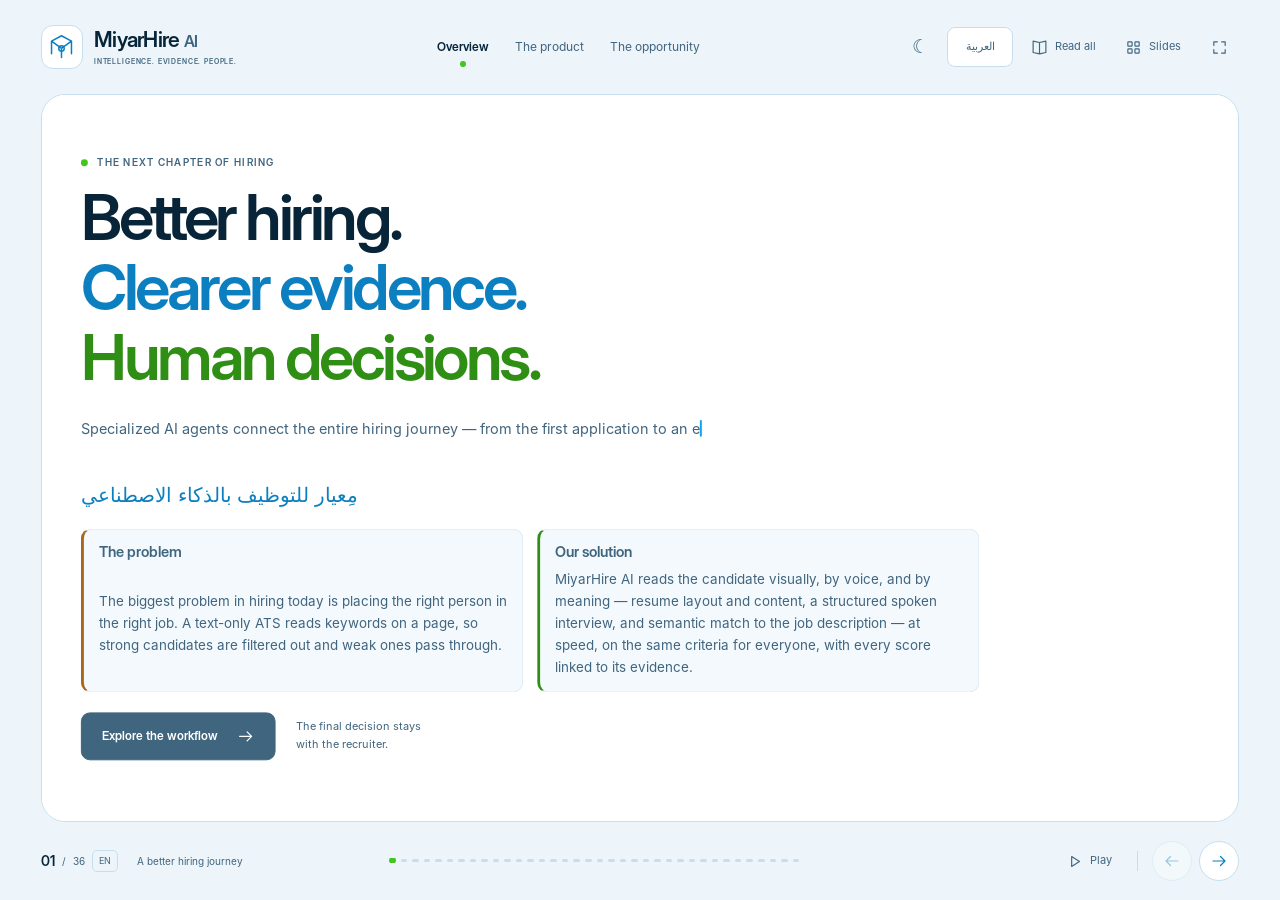
==== commit c799a1cc: "Add files via upload" ====
--- a/index.html
+++ b/index.html
@@ -158,6 +158,10 @@
 </h1>
 <p class="hero-description" data-type>Specialized AI agents connect the entire hiring journey — from the first application to an evidence-linked scorecard. In English and Arabic.</p>
 <p class="arabic-brand" lang="ar" dir="rtl">مِعيار للتوظيف بالذكاء الاصطناعي</p>
+<div class="hero-points">
+<p class="point-warn"><b>The problem</b><span>The biggest problem in hiring today is placing the right person in the right job. A text-only ATS reads keywords on a page, so strong candidates are filtered out and weak ones pass through.</span></p>
+<p class="point-good"><b>Our solution</b><span>MiyarHire AI reads the candidate visually, by voice, and by meaning — resume layout and content, a structured spoken interview, and semantic match to the job description — at speed, on the same criteria for everyone, with every score linked to its evidence.</span></p>
+</div>
 <div class="hero-actions">
 <button class="button button-primary js-only" type="button" data-go="workflow">Explore the workflow <svg class="icon" aria-hidden="true">
 <use href="#i-arrow"/>
--- a/assets/css/styles.css
+++ b/assets/css/styles.css
@@ -121,6 +121,12 @@
 .hero-description { font-size: clamp(14px, 1.13vw, 18px); line-height: 1.75; max-width: 475px; margin-top: 24px; }
 .arabic-brand { font-size: 20px; color: var(--sky); margin-top: 13px; text-align: left; font-family: 'Segoe UI', Tahoma, Arial, sans-serif; }
 .hero-actions { display: flex; align-items: center; gap: 20px; margin-top: 29px; }
+.hero-points { display: grid; grid-template-columns: repeat(2, minmax(0, 1fr)); gap: 14px; margin-top: 24px; max-width: 780px; text-align: start; }
+.hero-points p { display: grid; gap: 5px; margin: 0; padding: 13px 15px; background: var(--surface-2); border: 1px solid var(--line-soft); border-radius: 10px; }
+.hero-points b { font: 600 12px/1.35 var(--display); }
+.hero-points span { font-size: 11px; line-height: 1.65; color: var(--ink-2); }
+.hero-points .point-warn { border-inline-start: 3px solid #a8671b; }
+.hero-points .point-good { border-inline-start: 3px solid var(--parrot); }
 .hero-visual { position: relative; border-radius: 23px; padding: 21px 20px 18px; background: var(--surface-2); border: 1px solid var(--line-soft); }
 .visual-topline { display: flex; justify-content: space-between; align-items: center; gap: 10px; }
 .visual-topline .micro { font-size: 9px; }
@@ -440,6 +446,7 @@
   .brand { font-size: 20px; }
   .hero-layout { gap: 20px; grid-template-columns: 1.2fr 1fr; }
   .hero-actions { align-items: flex-start; flex-direction: column; gap: 10px; }
+  .hero-points { grid-template-columns: minmax(0, 1fr); gap: 10px; margin-top: 18px; }
   .small-note br { display: none; }
   .hero-facts { gap: 22px; }
   .hero-visual { padding: 17px 12px; }
@@ -647,6 +654,8 @@
   .hero-visual img { max-height: 270px; }
   .hero-description { font-size: 12px; }
   .hero-actions { display: none; }
+  .hero-points { margin-top: 14px; }
+  .hero-points span { font-size: 10px; }
   .hero-bottom { margin-top: 10px; }
   .architecture-layout { grid-template-columns: .7fr 2fr; }
   .architecture-chart > svg { max-height: 160px; }
--- a/assets/css/pages.css
+++ b/assets/css/pages.css
@@ -20,6 +20,9 @@
   .presentation-mode .opening-page .hero-copy { max-width: 950px; }
   .presentation-mode .opening-page .hero-description { max-width: 750px; }
   .presentation-mode .opening-page .hero-actions { margin-top: 20px; }
+  .presentation-mode .opening-page .hero-points { max-width: 900px; margin-top: 18px; }
+  .presentation-mode .opening-page .hero-points b { font-size: clamp(12px, 1.15vw, 15px); }
+  .presentation-mode .opening-page .hero-points span { font-size: clamp(11px, 1.05vw, 14px); }
   .presentation-mode .overview-page .hero-visual { width: min(100%, 650px); margin-inline: auto; padding: 14px; }
   .presentation-mode .overview-page .hero-art { max-height: 290px; }
   .presentation-mode .overview-page .hero-bottom { padding-top: 14px; }
@@ -87,6 +90,8 @@
   .presentation-mode .hero-description { margin-top: 14px; font-size: 13px; line-height: 1.6; }
   .presentation-mode .arabic-brand { font-size: 17px; margin-top: 10px; }
   .presentation-mode .hero-actions { gap: 8px; }
+  .presentation-mode .hero-points { margin-top: 12px; gap: 10px; }
+  .presentation-mode .hero-points p { padding: 10px 12px; }
   .presentation-mode .overview-page .hero-art { max-height: 210px; }
   .presentation-mode .hero-bottom { gap: 12px; }
   .presentation-mode .hero-facts { justify-content: space-between; width: 100%; gap: 12px; }
@@ -216,6 +221,8 @@
   .presentation-mode .hero-description { margin-top: 10px; }
   .presentation-mode .arabic-brand { margin-top: 6px; }
   .presentation-mode .hero-actions { margin-top: 10px; flex-direction: row; }
+  .presentation-mode .hero-points { margin-top: 8px; gap: 8px; }
+  .presentation-mode .hero-points p { padding: 8px 10px; gap: 3px; }
   .presentation-mode .overview-page .hero-art { max-height: 120px; }
   .presentation-mode .overview-page .hero-visual { padding: 8px; }
   .presentation-mode .hero-bottom { padding-top: 8px; }
